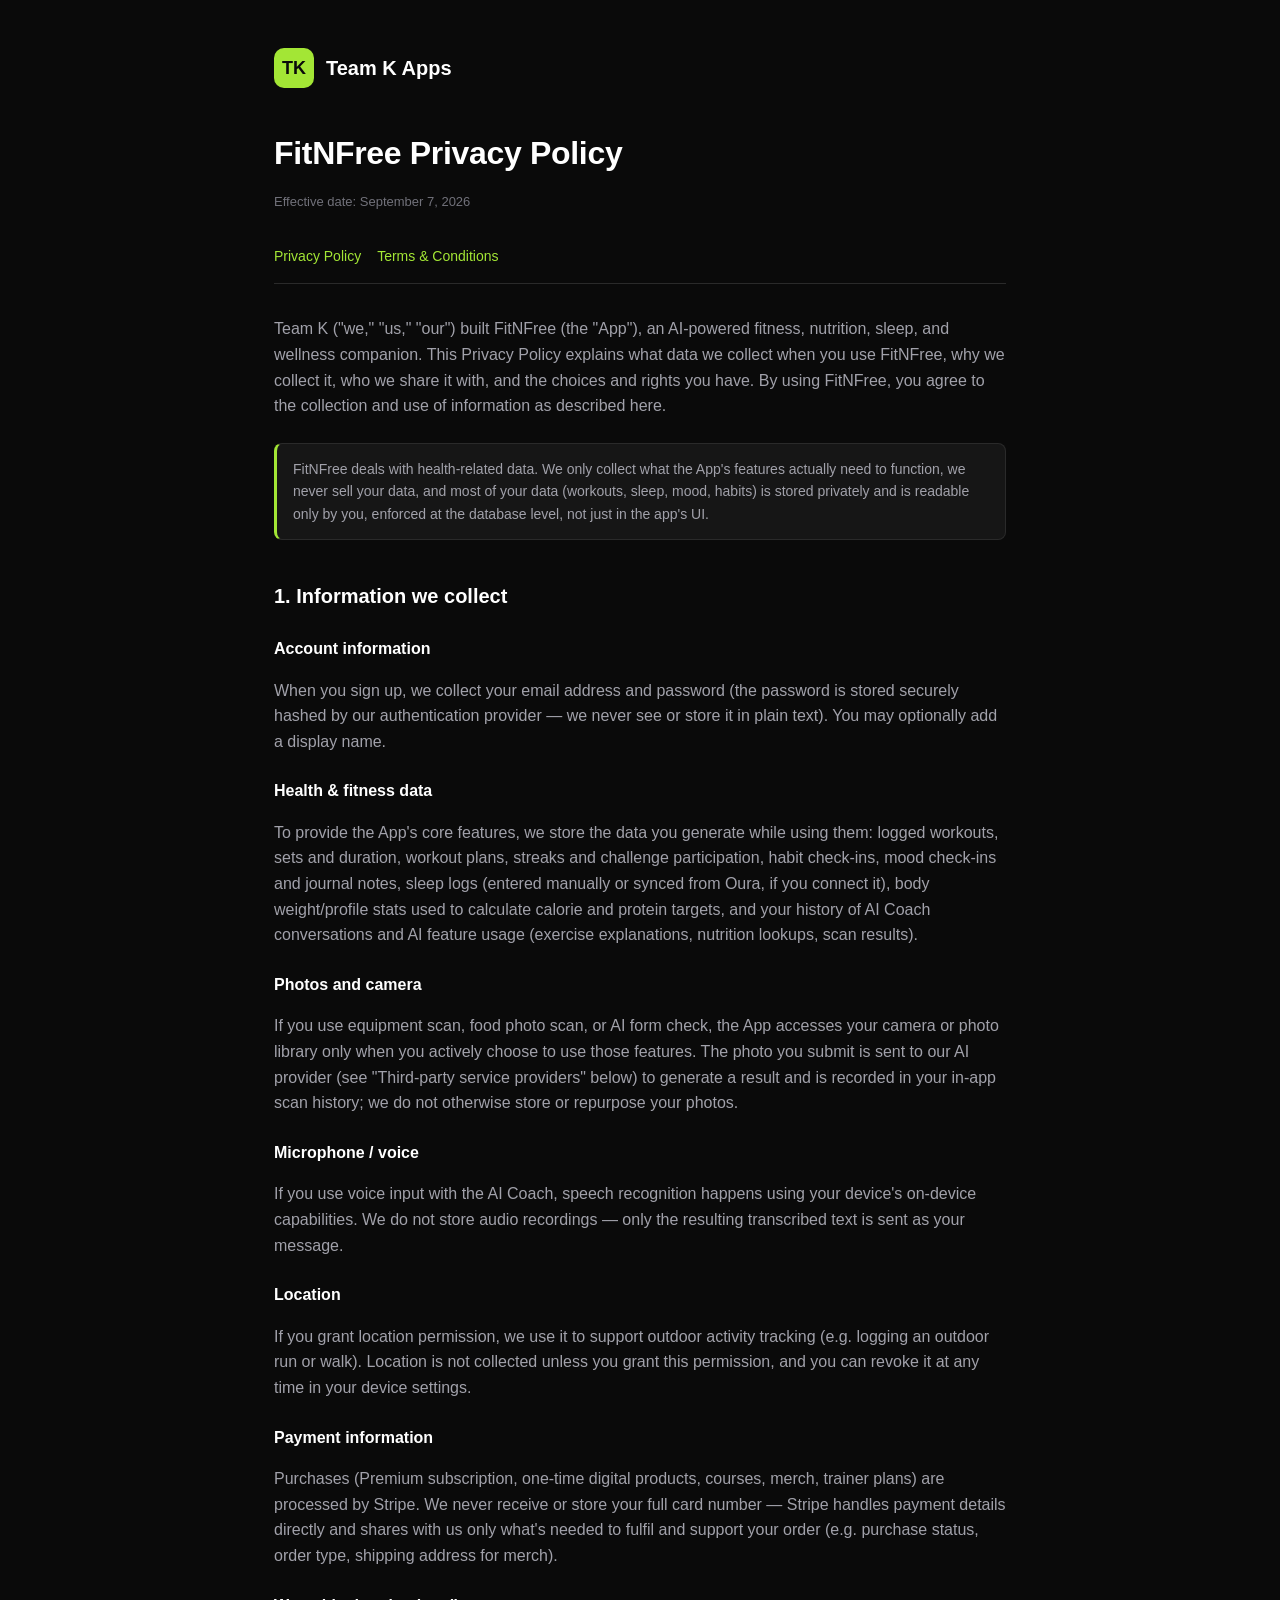
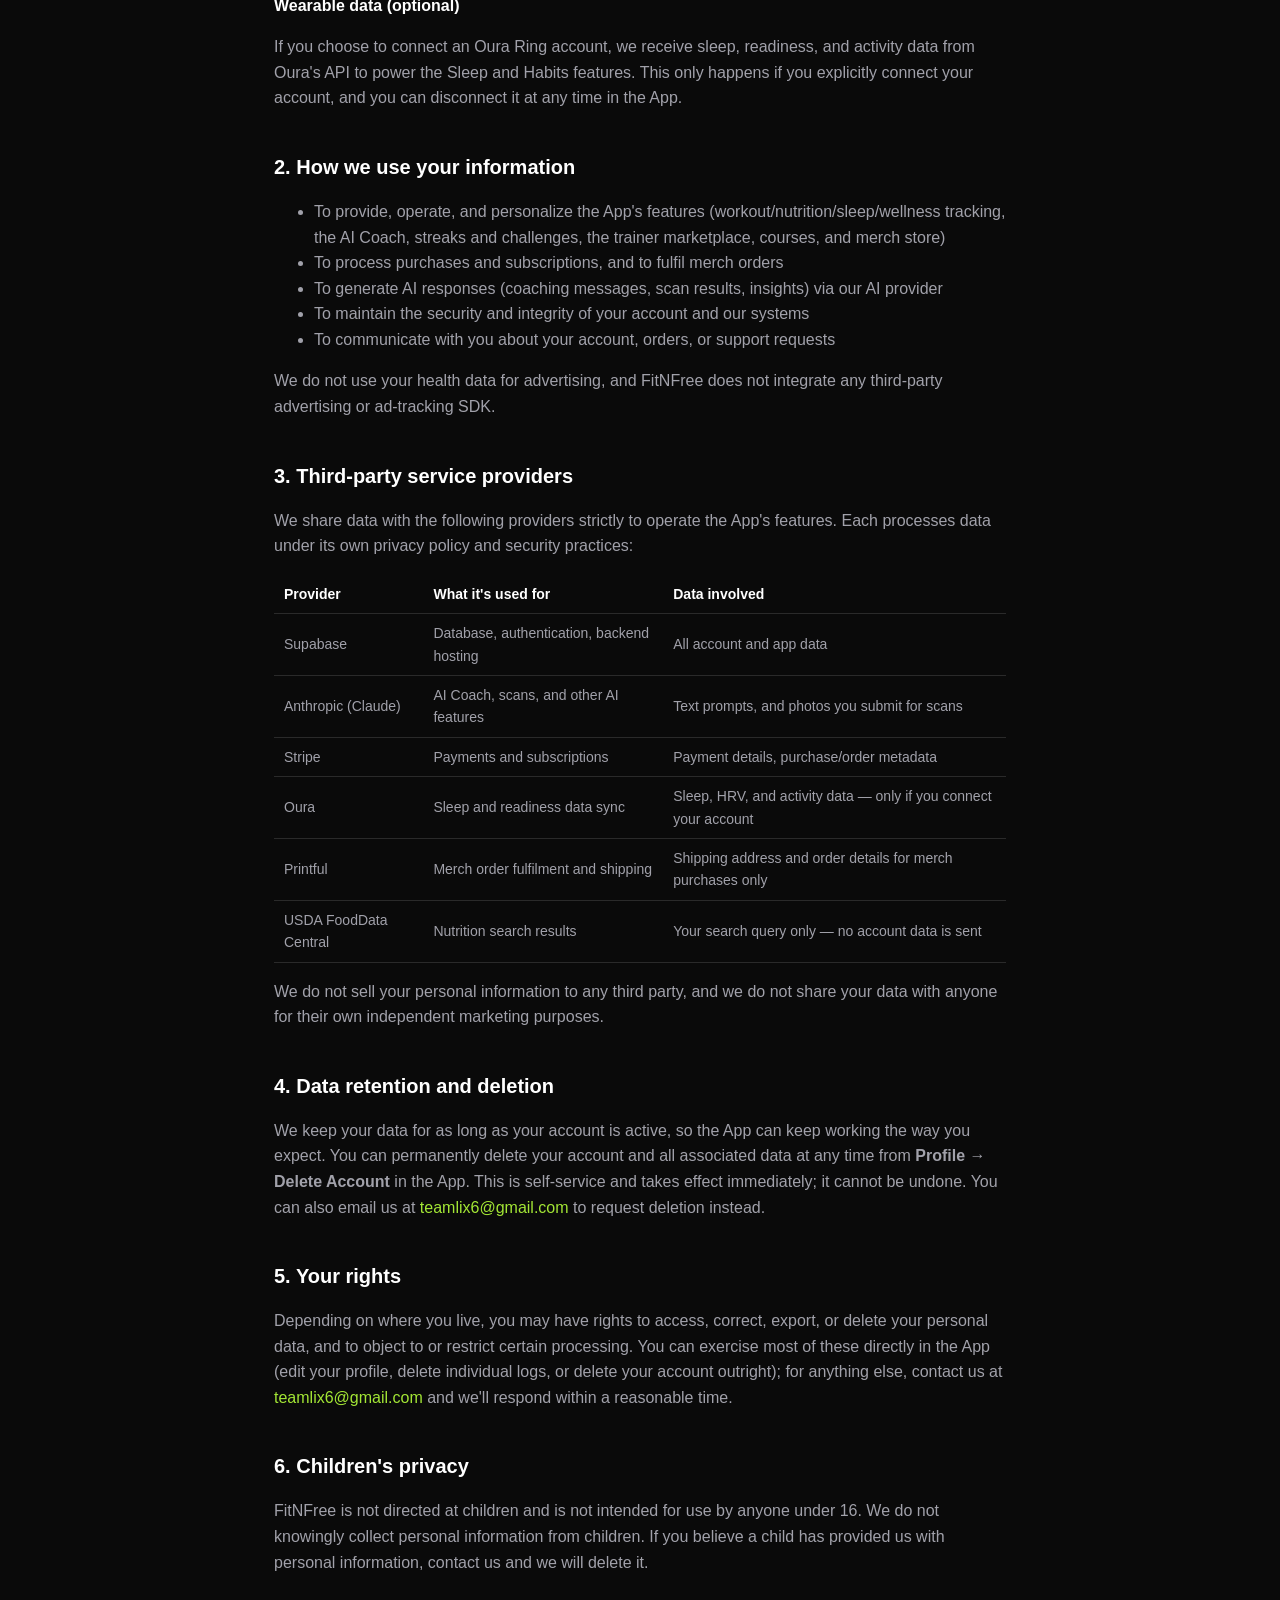
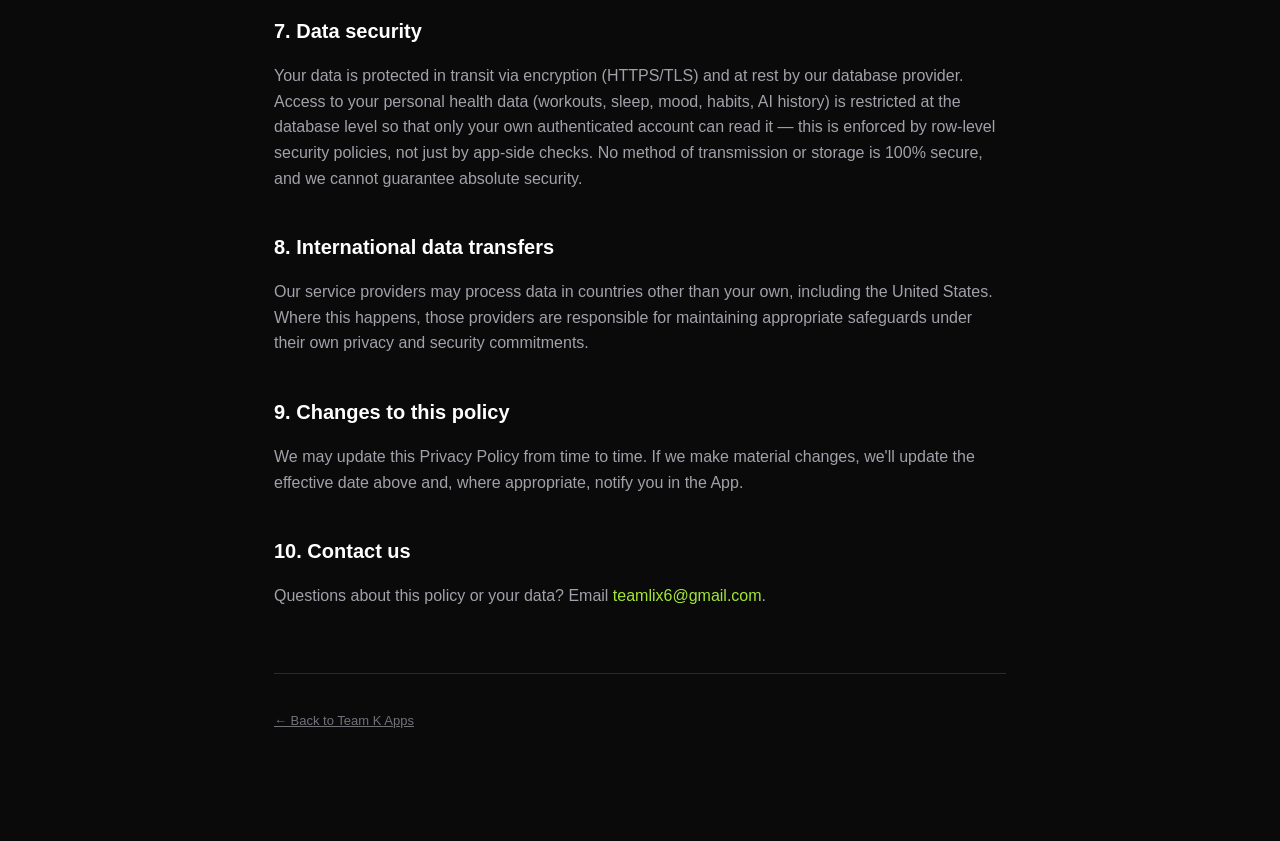
==== fitnfree/privacy.html @ c8b2dd3a "Initial Team K Apps hub: FitNFree privacy policy and terms" ====
<!doctype html>
<html lang="en">
<head>
  <meta charset="utf-8">
  <meta name="viewport" content="width=device-width, initial-scale=1">
  <title>FitNFree Privacy Policy</title>
  <meta name="description" content="Privacy Policy for the FitNFree app.">
  <link rel="stylesheet" href="../assets/style.css">
</head>
<body>
  <div class="wrap">
    <header class="site-header">
      <a class="logo" href="../index.html" style="text-decoration:none;">TK</a>
      <div class="brand"><a href="../index.html">Team K Apps</a></div>
    </header>

    <h1>FitNFree Privacy Policy</h1>
    <p class="meta">Effective date: September 7, 2026</p>

    <nav class="legal-nav">
      <a href="privacy.html">Privacy Policy</a>
      <a href="terms.html">Terms &amp; Conditions</a>
    </nav>

    <p>Team K ("we," "us," "our") built FitNFree (the "App"), an AI-powered fitness, nutrition, sleep, and wellness
    companion. This Privacy Policy explains what data we collect when you use FitNFree, why we collect it, who we
    share it with, and the choices and rights you have. By using FitNFree, you agree to the collection and use of
    information as described here.</p>

    <div class="callout">
      FitNFree deals with health-related data. We only collect what the App's features actually need to function,
      we never sell your data, and most of your data (workouts, sleep, mood, habits) is stored privately and is
      readable only by you, enforced at the database level, not just in the app's UI.
    </div>

    <h2>1. Information we collect</h2>

    <h3>Account information</h3>
    <p>When you sign up, we collect your email address and password (the password is stored securely hashed by our
    authentication provider — we never see or store it in plain text). You may optionally add a display name.</p>

    <h3>Health &amp; fitness data</h3>
    <p>To provide the App's core features, we store the data you generate while using them: logged workouts, sets
    and duration, workout plans, streaks and challenge participation, habit check-ins, mood check-ins and journal
    notes, sleep logs (entered manually or synced from Oura, if you connect it), body weight/profile stats used to
    calculate calorie and protein targets, and your history of AI Coach conversations and AI feature usage (exercise
    explanations, nutrition lookups, scan results).</p>

    <h3>Photos and camera</h3>
    <p>If you use equipment scan, food photo scan, or AI form check, the App accesses your camera or photo library
    only when you actively choose to use those features. The photo you submit is sent to our AI provider (see
    "Third-party service providers" below) to generate a result and is recorded in your in-app scan history; we do
    not otherwise store or repurpose your photos.</p>

    <h3>Microphone / voice</h3>
    <p>If you use voice input with the AI Coach, speech recognition happens using your device's on-device
    capabilities. We do not store audio recordings — only the resulting transcribed text is sent as your message.</p>

    <h3>Location</h3>
    <p>If you grant location permission, we use it to support outdoor activity tracking (e.g. logging an outdoor
    run or walk). Location is not collected unless you grant this permission, and you can revoke it at any time in
    your device settings.</p>

    <h3>Payment information</h3>
    <p>Purchases (Premium subscription, one-time digital products, courses, merch, trainer plans) are processed by
    Stripe. We never receive or store your full card number — Stripe handles payment details directly and shares
    with us only what's needed to fulfil and support your order (e.g. purchase status, order type, shipping address
    for merch).</p>

    <h3>Wearable data (optional)</h3>
    <p>If you choose to connect an Oura Ring account, we receive sleep, readiness, and activity data from Oura's API
    to power the Sleep and Habits features. This only happens if you explicitly connect your account, and you can
    disconnect it at any time in the App.</p>

    <h2>2. How we use your information</h2>
    <ul>
      <li>To provide, operate, and personalize the App's features (workout/nutrition/sleep/wellness tracking, the
      AI Coach, streaks and challenges, the trainer marketplace, courses, and merch store)</li>
      <li>To process purchases and subscriptions, and to fulfil merch orders</li>
      <li>To generate AI responses (coaching messages, scan results, insights) via our AI provider</li>
      <li>To maintain the security and integrity of your account and our systems</li>
      <li>To communicate with you about your account, orders, or support requests</li>
    </ul>
    <p>We do not use your health data for advertising, and FitNFree does not integrate any third-party advertising
    or ad-tracking SDK.</p>

    <h2>3. Third-party service providers</h2>
    <p>We share data with the following providers strictly to operate the App's features. Each processes data under
    its own privacy policy and security practices:</p>
    <table>
      <tr><th>Provider</th><th>What it's used for</th><th>Data involved</th></tr>
      <tr><td>Supabase</td><td>Database, authentication, backend hosting</td><td>All account and app data</td></tr>
      <tr><td>Anthropic (Claude)</td><td>AI Coach, scans, and other AI features</td><td>Text prompts, and photos you submit for scans</td></tr>
      <tr><td>Stripe</td><td>Payments and subscriptions</td><td>Payment details, purchase/order metadata</td></tr>
      <tr><td>Oura</td><td>Sleep and readiness data sync</td><td>Sleep, HRV, and activity data — only if you connect your account</td></tr>
      <tr><td>Printful</td><td>Merch order fulfilment and shipping</td><td>Shipping address and order details for merch purchases only</td></tr>
      <tr><td>USDA FoodData Central</td><td>Nutrition search results</td><td>Your search query only — no account data is sent</td></tr>
    </table>
    <p>We do not sell your personal information to any third party, and we do not share your data with anyone for
    their own independent marketing purposes.</p>

    <h2>4. Data retention and deletion</h2>
    <p>We keep your data for as long as your account is active, so the App can keep working the way you expect. You
    can permanently delete your account and all associated data at any time from <strong>Profile → Delete
    Account</strong> in the App. This is self-service and takes effect immediately; it cannot be undone. You can
    also email us at <a href="mailto:teamlix6@gmail.com">teamlix6@gmail.com</a> to request deletion instead.</p>

    <h2>5. Your rights</h2>
    <p>Depending on where you live, you may have rights to access, correct, export, or delete your personal data,
    and to object to or restrict certain processing. You can exercise most of these directly in the App (edit your
    profile, delete individual logs, or delete your account outright); for anything else, contact us at
    <a href="mailto:teamlix6@gmail.com">teamlix6@gmail.com</a> and we'll respond within a reasonable time.</p>

    <h2>6. Children's privacy</h2>
    <p>FitNFree is not directed at children and is not intended for use by anyone under 16. We do not knowingly
    collect personal information from children. If you believe a child has provided us with personal information,
    contact us and we will delete it.</p>

    <h2>7. Data security</h2>
    <p>Your data is protected in transit via encryption (HTTPS/TLS) and at rest by our database provider. Access to
    your personal health data (workouts, sleep, mood, habits, AI history) is restricted at the database level so
    that only your own authenticated account can read it — this is enforced by row-level security policies, not
    just by app-side checks. No method of transmission or storage is 100% secure, and we cannot guarantee absolute
    security.</p>

    <h2>8. International data transfers</h2>
    <p>Our service providers may process data in countries other than your own, including the United States. Where
    this happens, those providers are responsible for maintaining appropriate safeguards under their own privacy
    and security commitments.</p>

    <h2>9. Changes to this policy</h2>
    <p>We may update this Privacy Policy from time to time. If we make material changes, we'll update the effective
    date above and, where appropriate, notify you in the App.</p>

    <h2>10. Contact us</h2>
    <p>Questions about this policy or your data? Email <a href="mailto:teamlix6@gmail.com">teamlix6@gmail.com</a>.</p>

    <footer>
      <p><a href="../index.html">← Back to Team K Apps</a></p>
    </footer>
  </div>
</body>
</html>
---- assets/style.css ----
:root {
  --bg: #0a0a0a;
  --surface: #161616;
  --surface-elevated: #1e1e1e;
  --text: #ffffff;
  --text-muted: #a1a1aa;
  --text-faint: #71717a;
  --border: #2a2a2a;
  --accent: #a3e635;
  --accent-dark: #65a30d;
  --max-width: 780px;
}

* { box-sizing: border-box; }

html, body {
  margin: 0;
  padding: 0;
  background: var(--bg);
  color: var(--text);
  font-family: -apple-system, BlinkMacSystemFont, "Segoe UI", Roboto, Helvetica, Arial, sans-serif;
  line-height: 1.6;
}

a { color: var(--accent); text-decoration: none; }
a:hover { text-decoration: underline; }

.wrap {
  max-width: var(--max-width);
  margin: 0 auto;
  padding: 48px 24px 96px;
}

header.site-header {
  display: flex;
  align-items: center;
  gap: 12px;
  margin-bottom: 40px;
}

header.site-header .logo {
  width: 40px;
  height: 40px;
  border-radius: 10px;
  background: var(--accent);
  color: #0a0a0a;
  font-weight: 800;
  font-size: 18px;
  display: flex;
  align-items: center;
  justify-content: center;
  flex-shrink: 0;
}

header.site-header .brand {
  font-size: 20px;
  font-weight: 700;
  color: var(--text);
}

header.site-header .brand a { color: inherit; }

h1 {
  font-size: 32px;
  font-weight: 800;
  margin: 0 0 8px;
  letter-spacing: -0.01em;
}

h2 {
  font-size: 20px;
  font-weight: 700;
  margin: 40px 0 12px;
  color: var(--text);
}

h3 {
  font-size: 16px;
  font-weight: 700;
  margin: 24px 0 8px;
  color: var(--text);
}

p, li { color: var(--text-muted); }

.subtitle {
  color: var(--text-muted);
  font-size: 16px;
  margin: 0 0 40px;
}

.app-card {
  display: flex;
  gap: 16px;
  align-items: flex-start;
  background: var(--surface);
  border: 1px solid var(--border);
  border-radius: 16px;
  padding: 20px;
  margin-bottom: 16px;
}

.app-card .icon {
  width: 56px;
  height: 56px;
  border-radius: 14px;
  background: var(--accent);
  color: #0a0a0a;
  font-weight: 800;
  font-size: 22px;
  display: flex;
  align-items: center;
  justify-content: center;
  flex-shrink: 0;
}

.app-card .body { flex: 1; min-width: 0; }

.app-card .name {
  font-size: 18px;
  font-weight: 700;
  color: var(--text);
  margin: 0 0 2px;
}

.app-card .tagline {
  color: var(--text-muted);
  font-size: 14px;
  margin: 0 0 12px;
}

.app-card .links {
  display: flex;
  gap: 16px;
  flex-wrap: wrap;
  font-size: 14px;
}

.coming-soon {
  border: 1px dashed var(--border);
  border-radius: 16px;
  padding: 20px;
  color: var(--text-faint);
  font-size: 14px;
  text-align: center;
}

.meta {
  color: var(--text-faint);
  font-size: 13px;
  margin-bottom: 32px;
}

.legal-nav {
  display: flex;
  gap: 16px;
  margin-bottom: 32px;
  font-size: 14px;
  border-bottom: 1px solid var(--border);
  padding-bottom: 16px;
}

.callout {
  background: var(--surface);
  border: 1px solid var(--border);
  border-left: 3px solid var(--accent);
  border-radius: 8px;
  padding: 14px 16px;
  font-size: 14px;
  color: var(--text-muted);
  margin: 24px 0;
}

table {
  width: 100%;
  border-collapse: collapse;
  margin: 16px 0;
  font-size: 14px;
}

th, td {
  text-align: left;
  padding: 8px 10px;
  border-bottom: 1px solid var(--border);
  color: var(--text-muted);
}

th { color: var(--text); font-weight: 700; }

footer {
  margin-top: 64px;
  padding-top: 24px;
  border-top: 1px solid var(--border);
  color: var(--text-faint);
  font-size: 13px;
}

footer a { color: var(--text-faint); text-decoration: underline; }
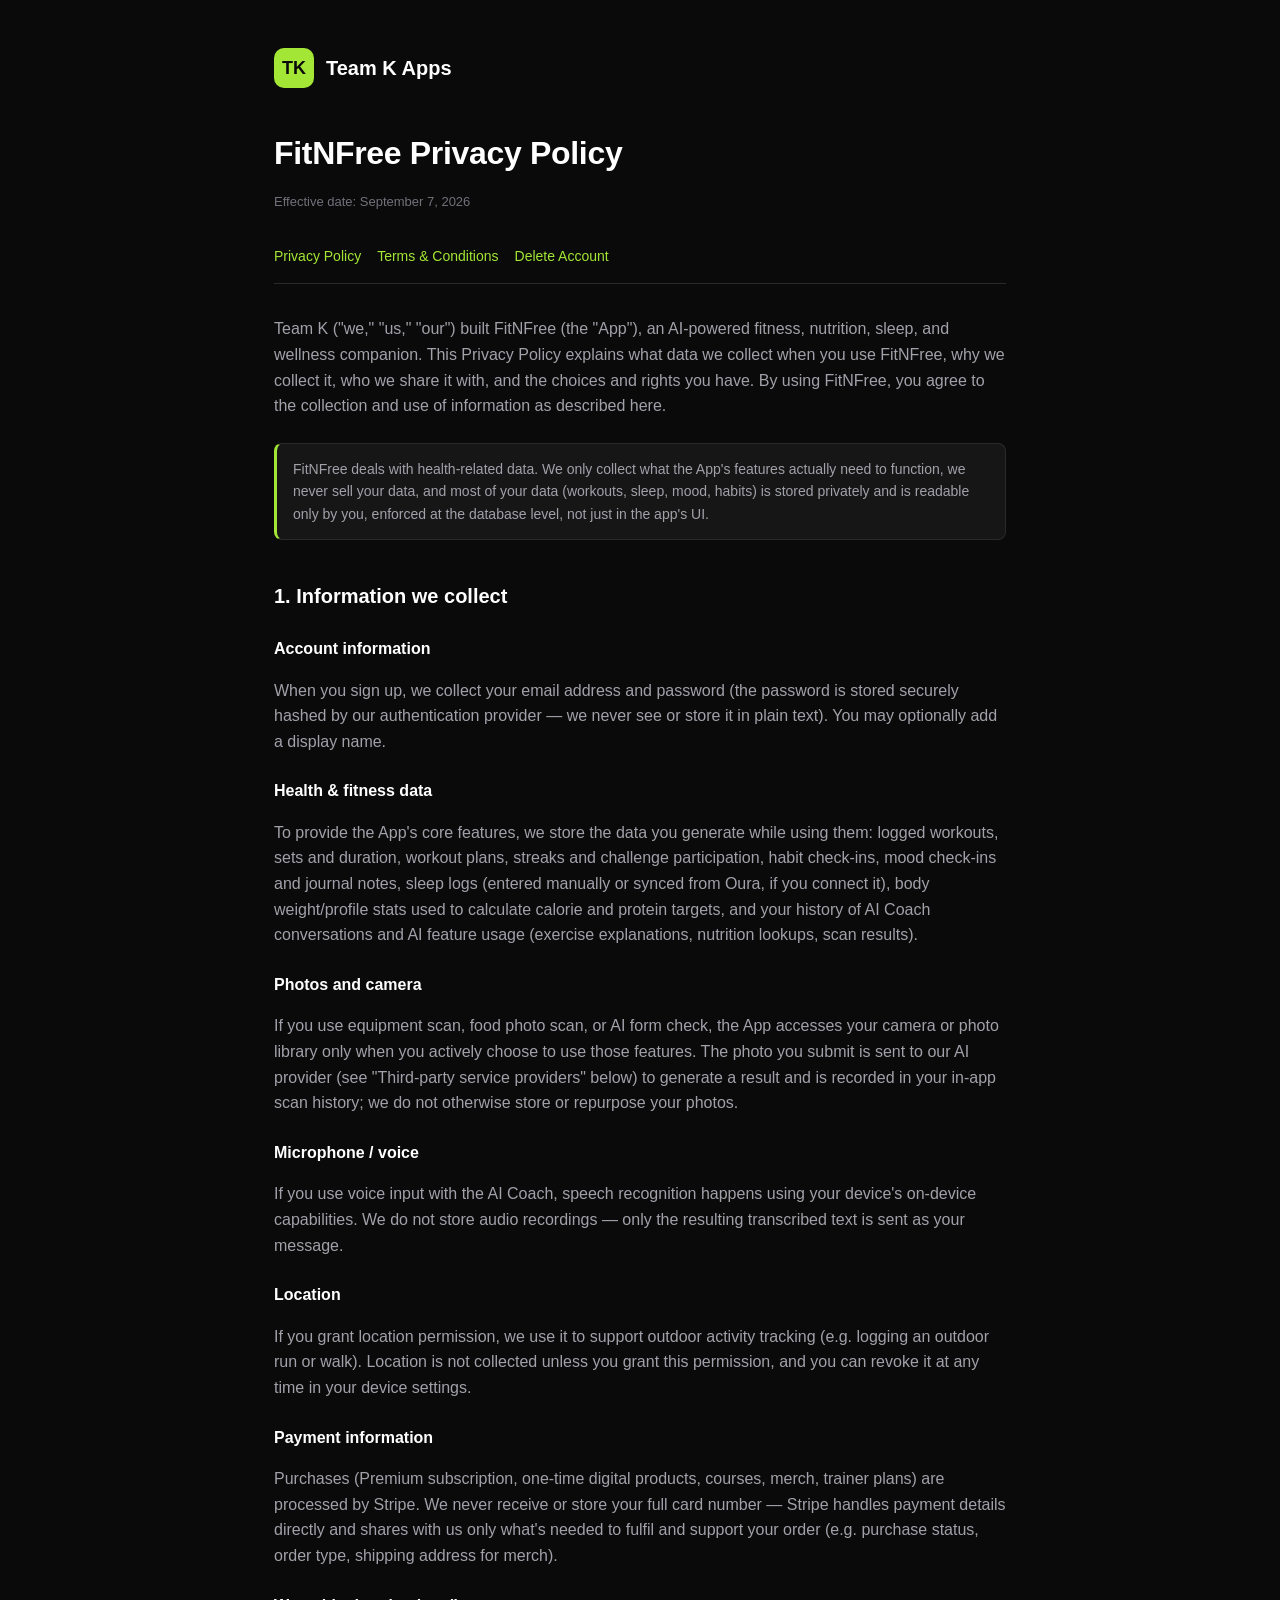
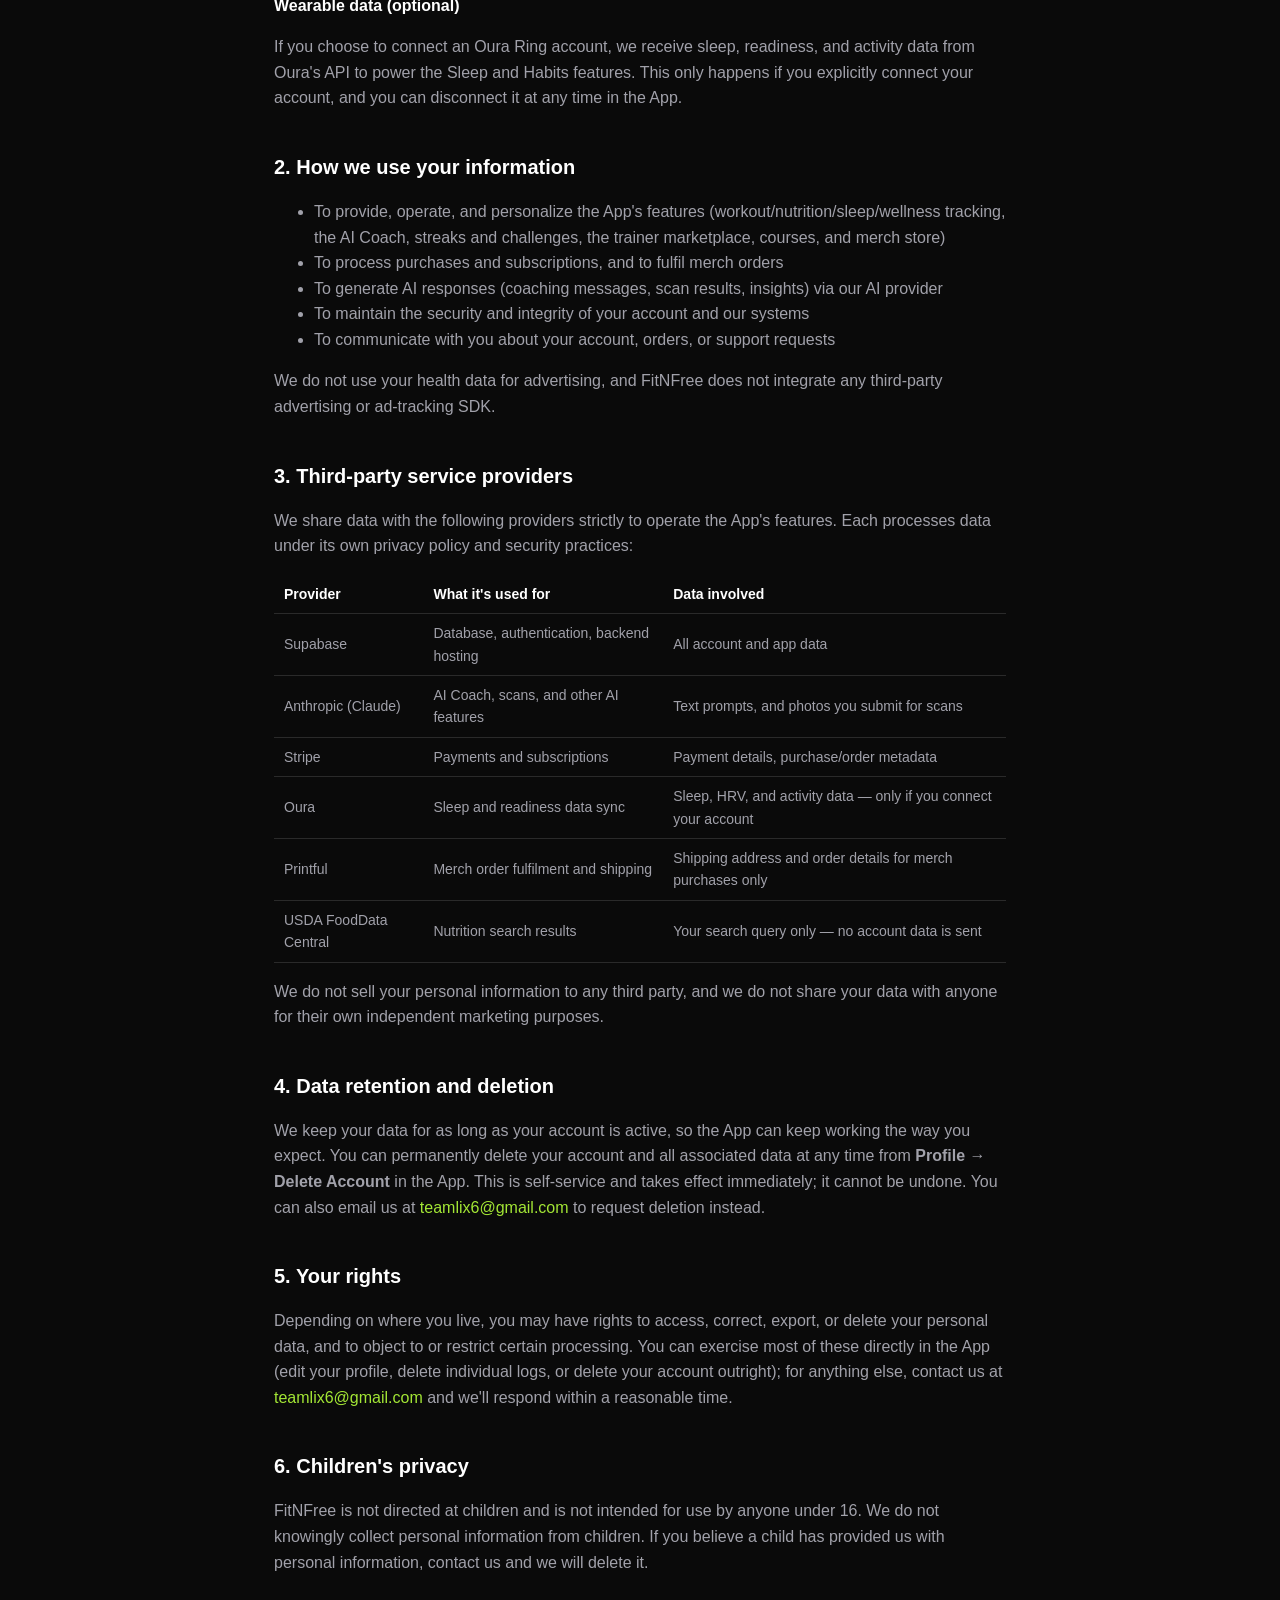
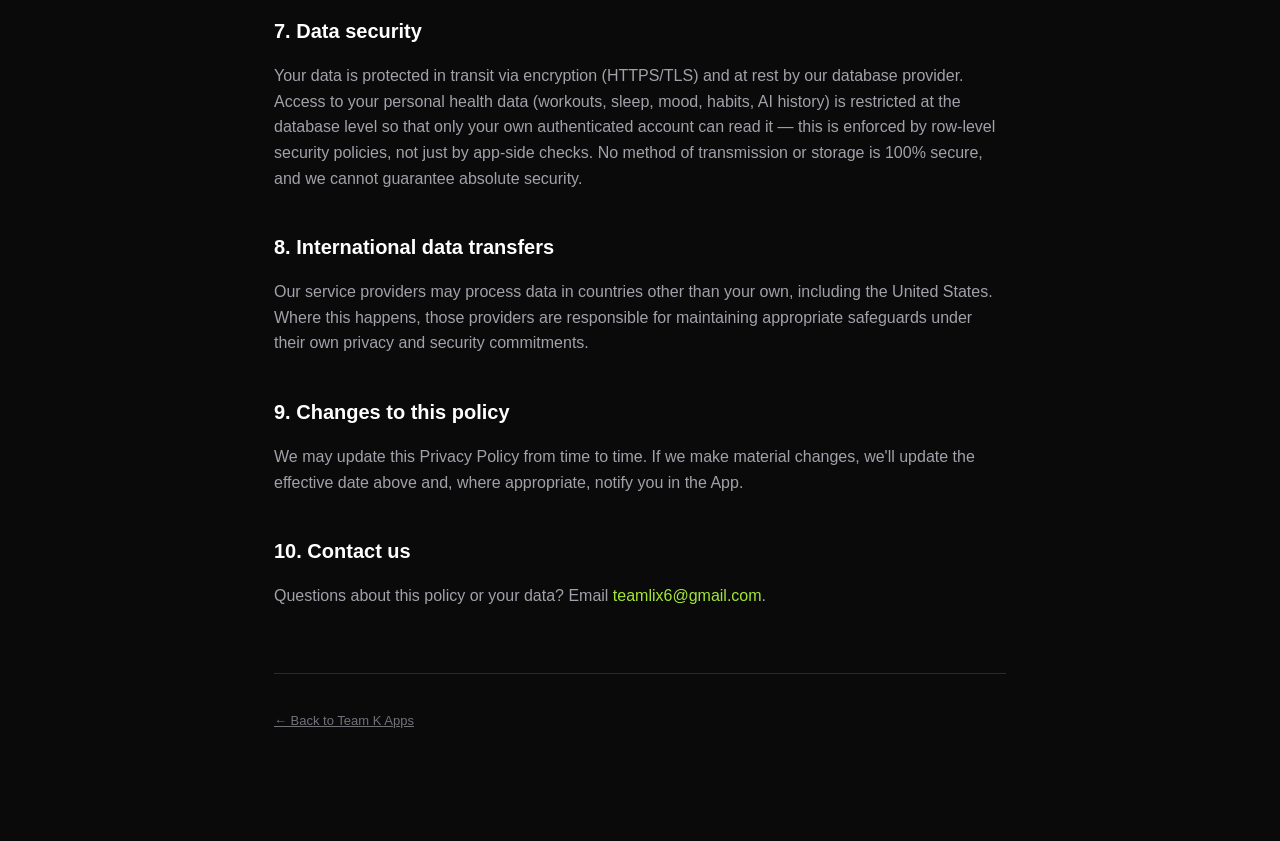
==== commit 6481147c: "Add FitNFree account deletion page Google Play's Data Safety form requires a public web URL for acco" ====
--- a/fitnfree/privacy.html
+++ b/fitnfree/privacy.html
@@ -20,6 +20,7 @@
     <nav class="legal-nav">
       <a href="privacy.html">Privacy Policy</a>
       <a href="terms.html">Terms &amp; Conditions</a>
+      <a href="delete-account.html">Delete Account</a>
     </nav>
 
     <p>Team K ("we," "us," "our") built FitNFree (the "App"), an AI-powered fitness, nutrition, sleep, and wellness
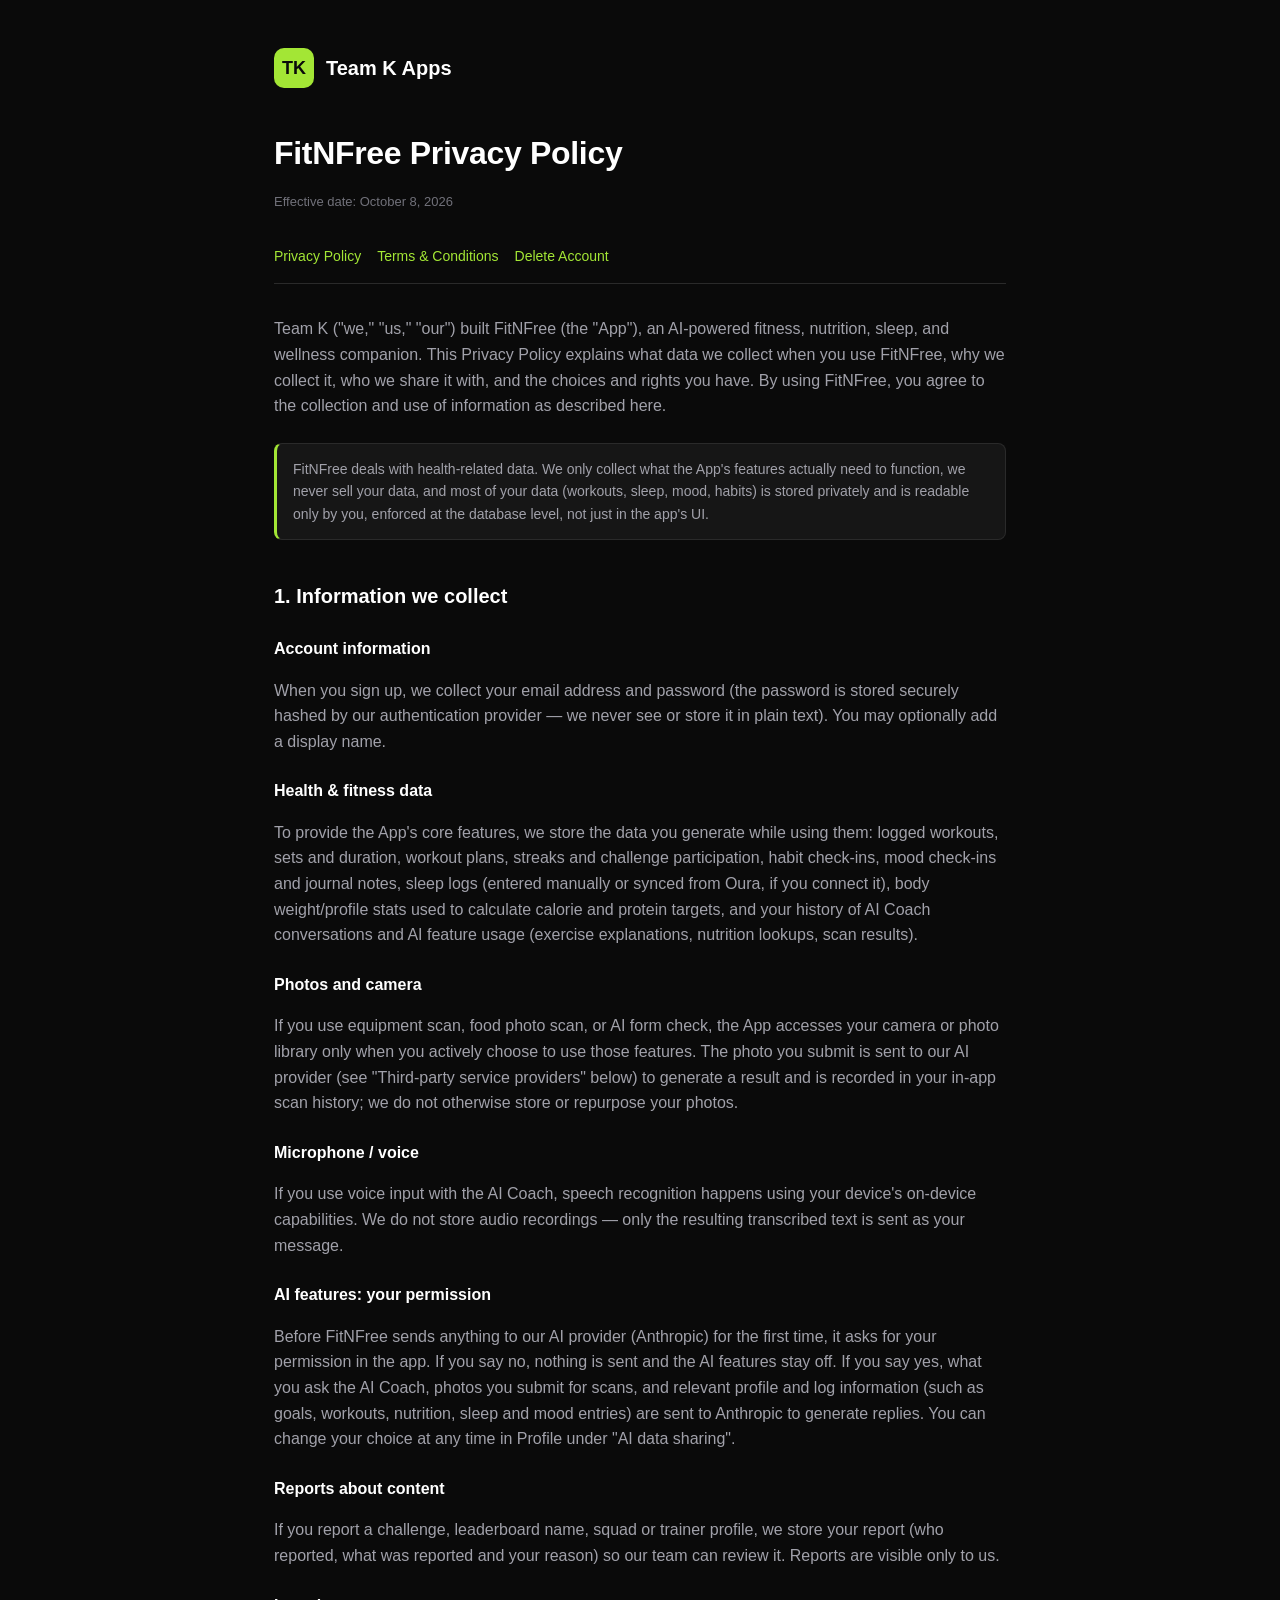
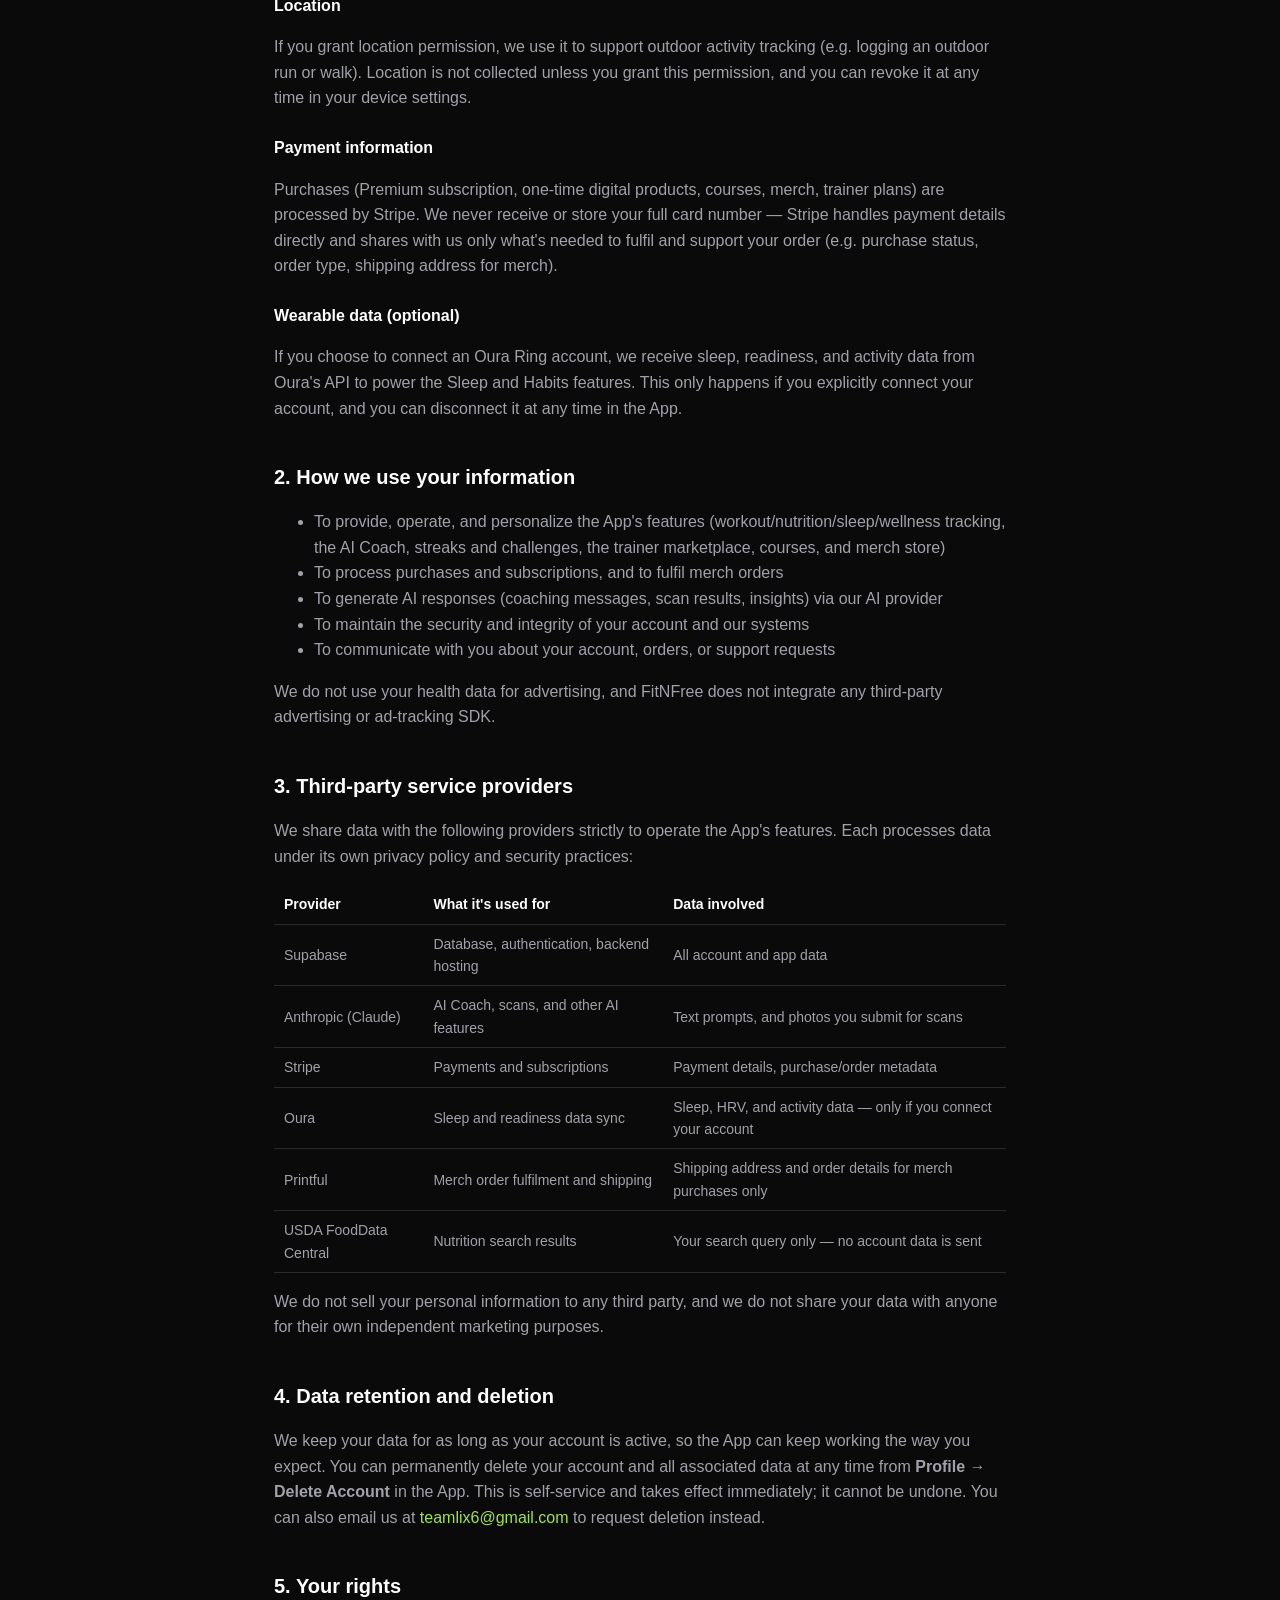
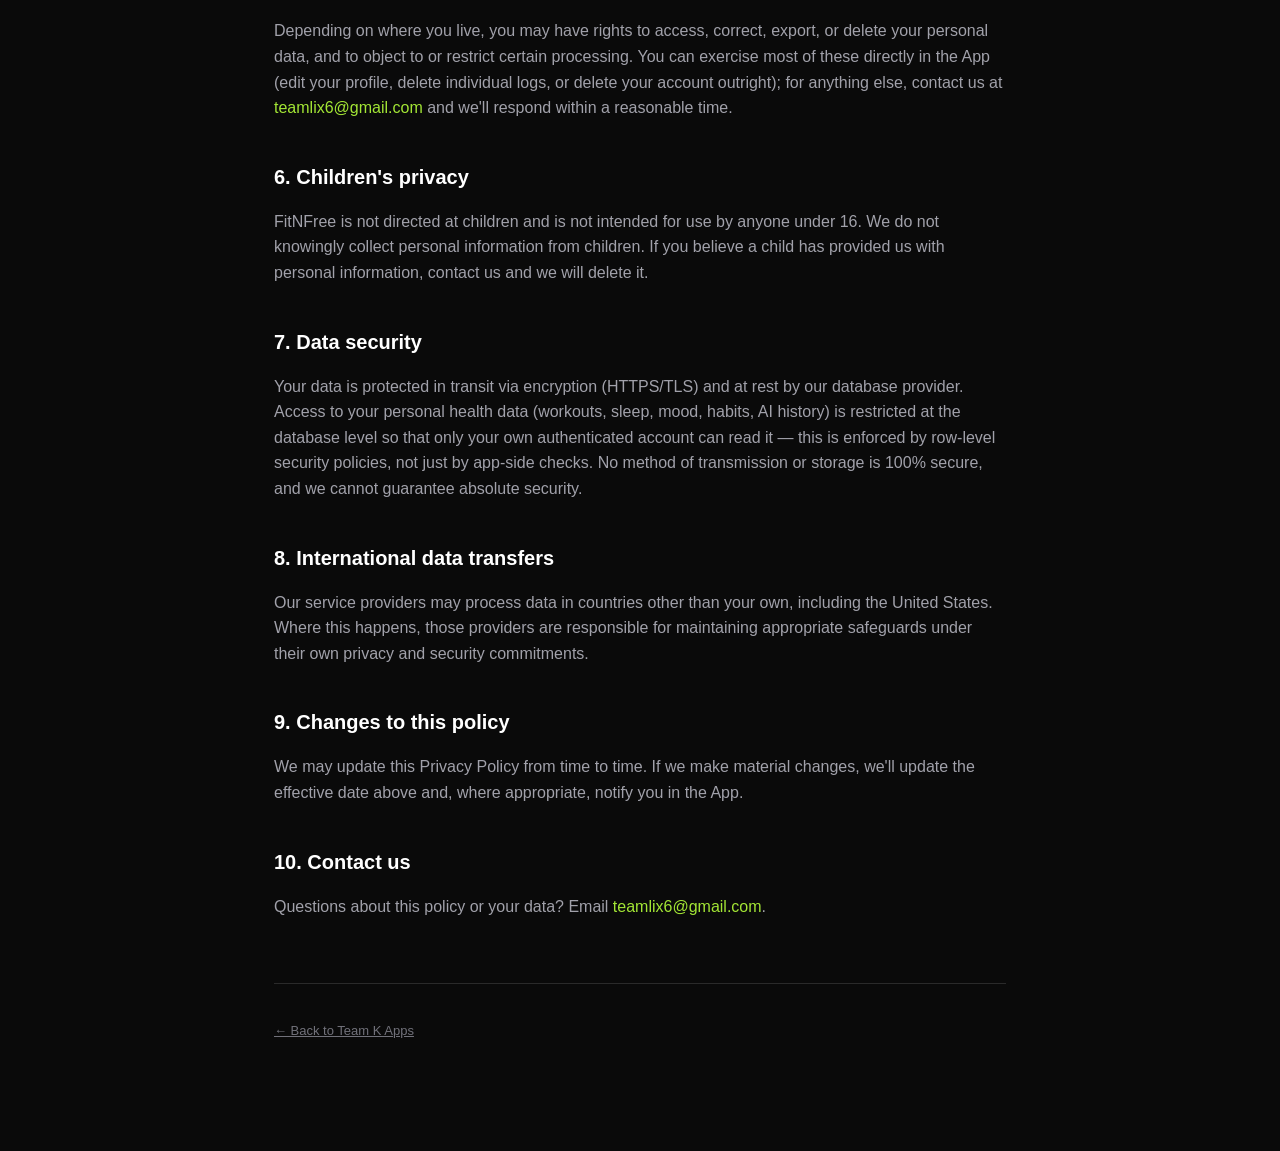
==== commit bbe471be: "FitNFree legal: content standards and reporting, AI permission wording Terms: no tolerance for objec" ====
--- a/fitnfree/privacy.html
+++ b/fitnfree/privacy.html
@@ -15,7 +15,7 @@
     </header>
 
     <h1>FitNFree Privacy Policy</h1>
-    <p class="meta">Effective date: September 7, 2026</p>
+    <p class="meta">Effective date: October 8, 2026</p>
 
     <nav class="legal-nav">
       <a href="privacy.html">Privacy Policy</a>
@@ -56,6 +56,17 @@
     <h3>Microphone / voice</h3>
     <p>If you use voice input with the AI Coach, speech recognition happens using your device's on-device
     capabilities. We do not store audio recordings — only the resulting transcribed text is sent as your message.</p>
+
+    <h3>AI features: your permission</h3>
+    <p>Before FitNFree sends anything to our AI provider (Anthropic) for the first time, it asks for your permission in
+    the app. If you say no, nothing is sent and the AI features stay off. If you say yes, what you ask the AI Coach,
+    photos you submit for scans, and relevant profile and log information (such as goals, workouts, nutrition, sleep and
+    mood entries) are sent to Anthropic to generate replies. You can change your choice at any time in Profile under
+    "AI data sharing".</p>
+
+    <h3>Reports about content</h3>
+    <p>If you report a challenge, leaderboard name, squad or trainer profile, we store your report (who reported, what
+    was reported and your reason) so our team can review it. Reports are visible only to us.</p>
 
     <h3>Location</h3>
     <p>If you grant location permission, we use it to support outdoor activity tracking (e.g. logging an outdoor
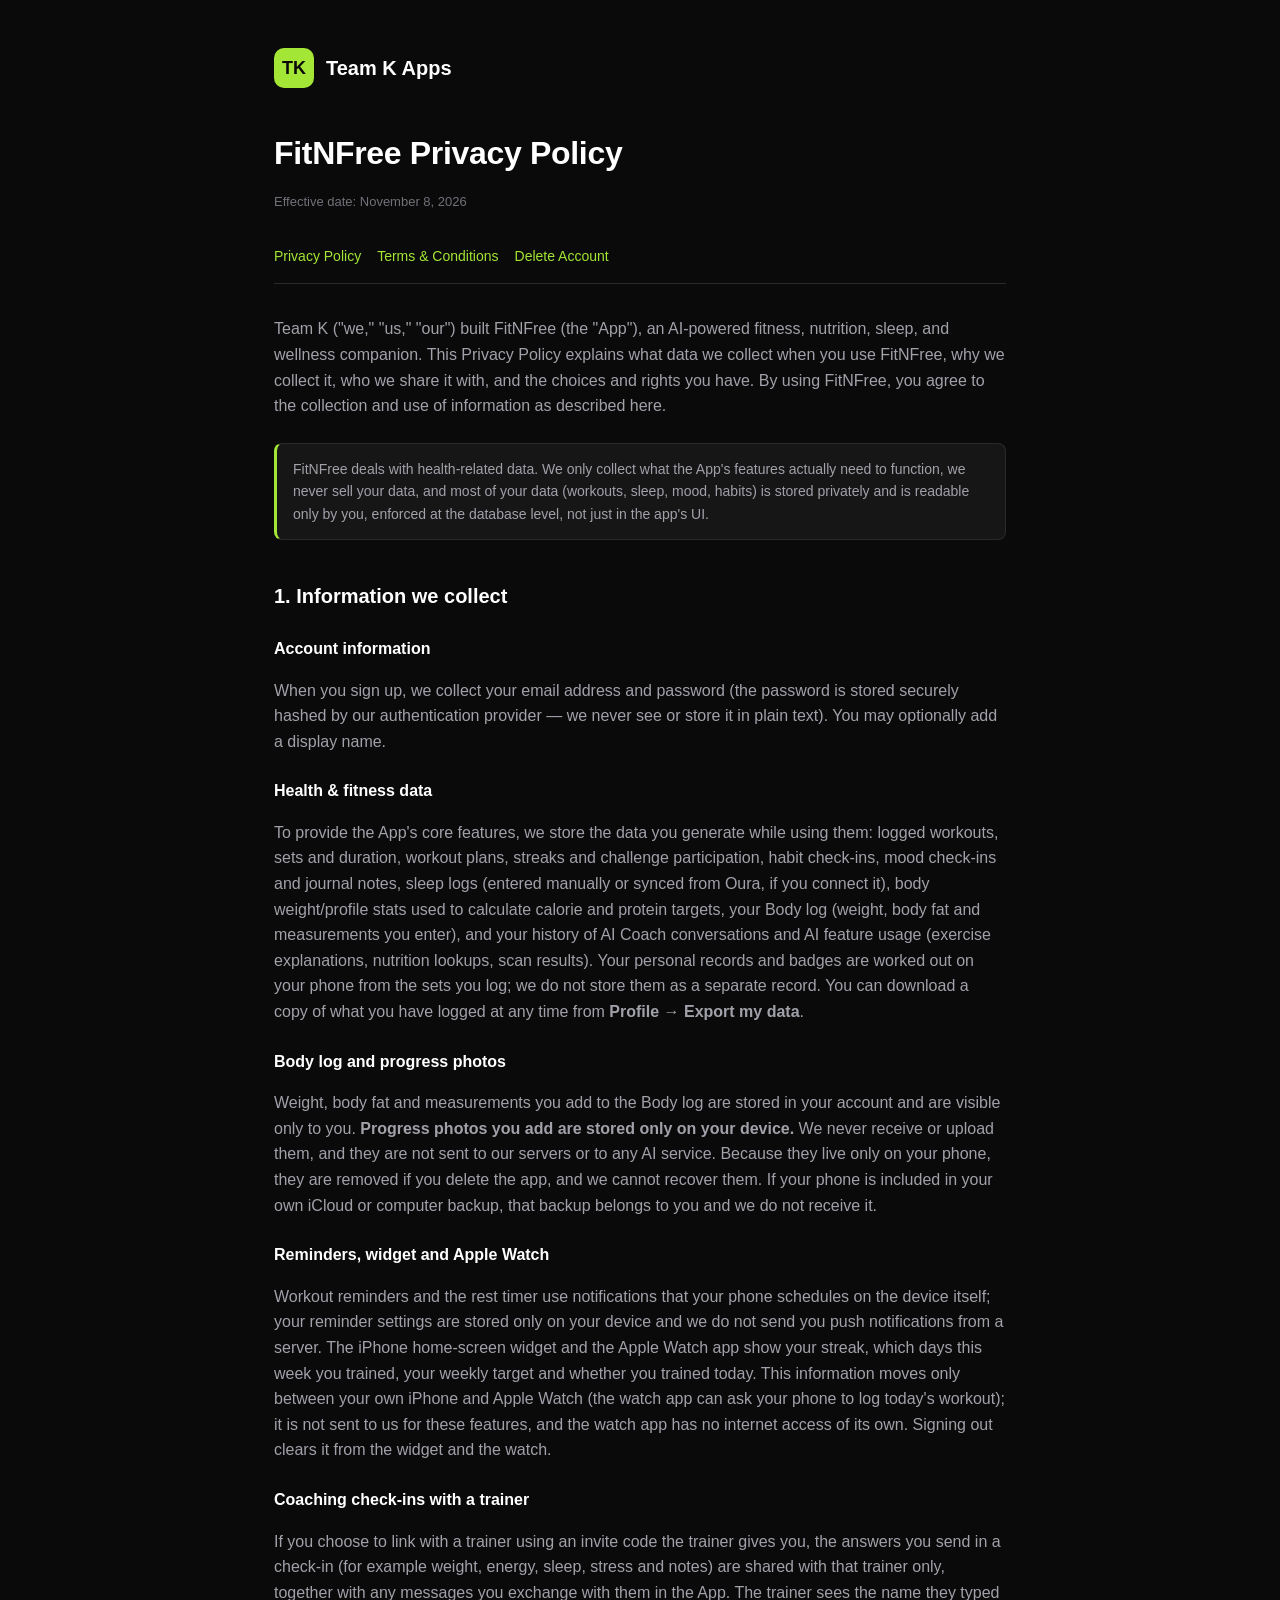
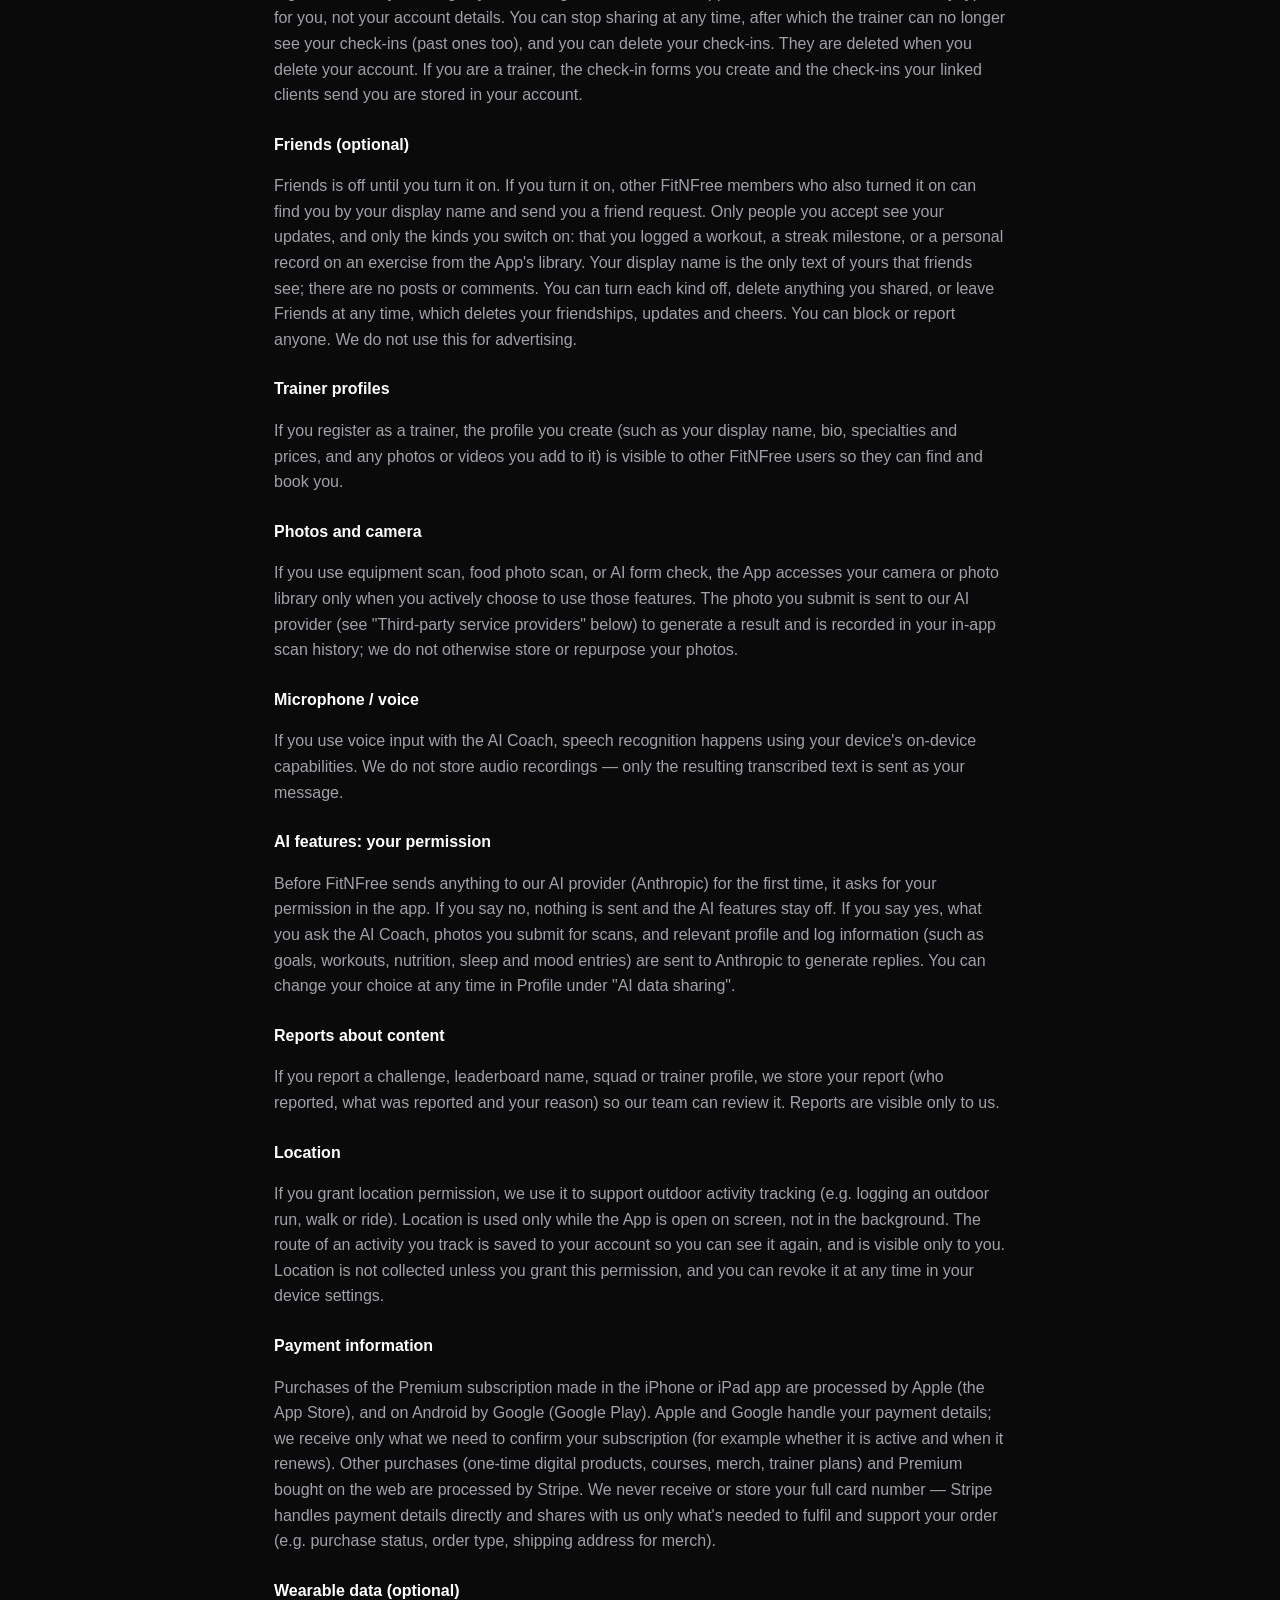
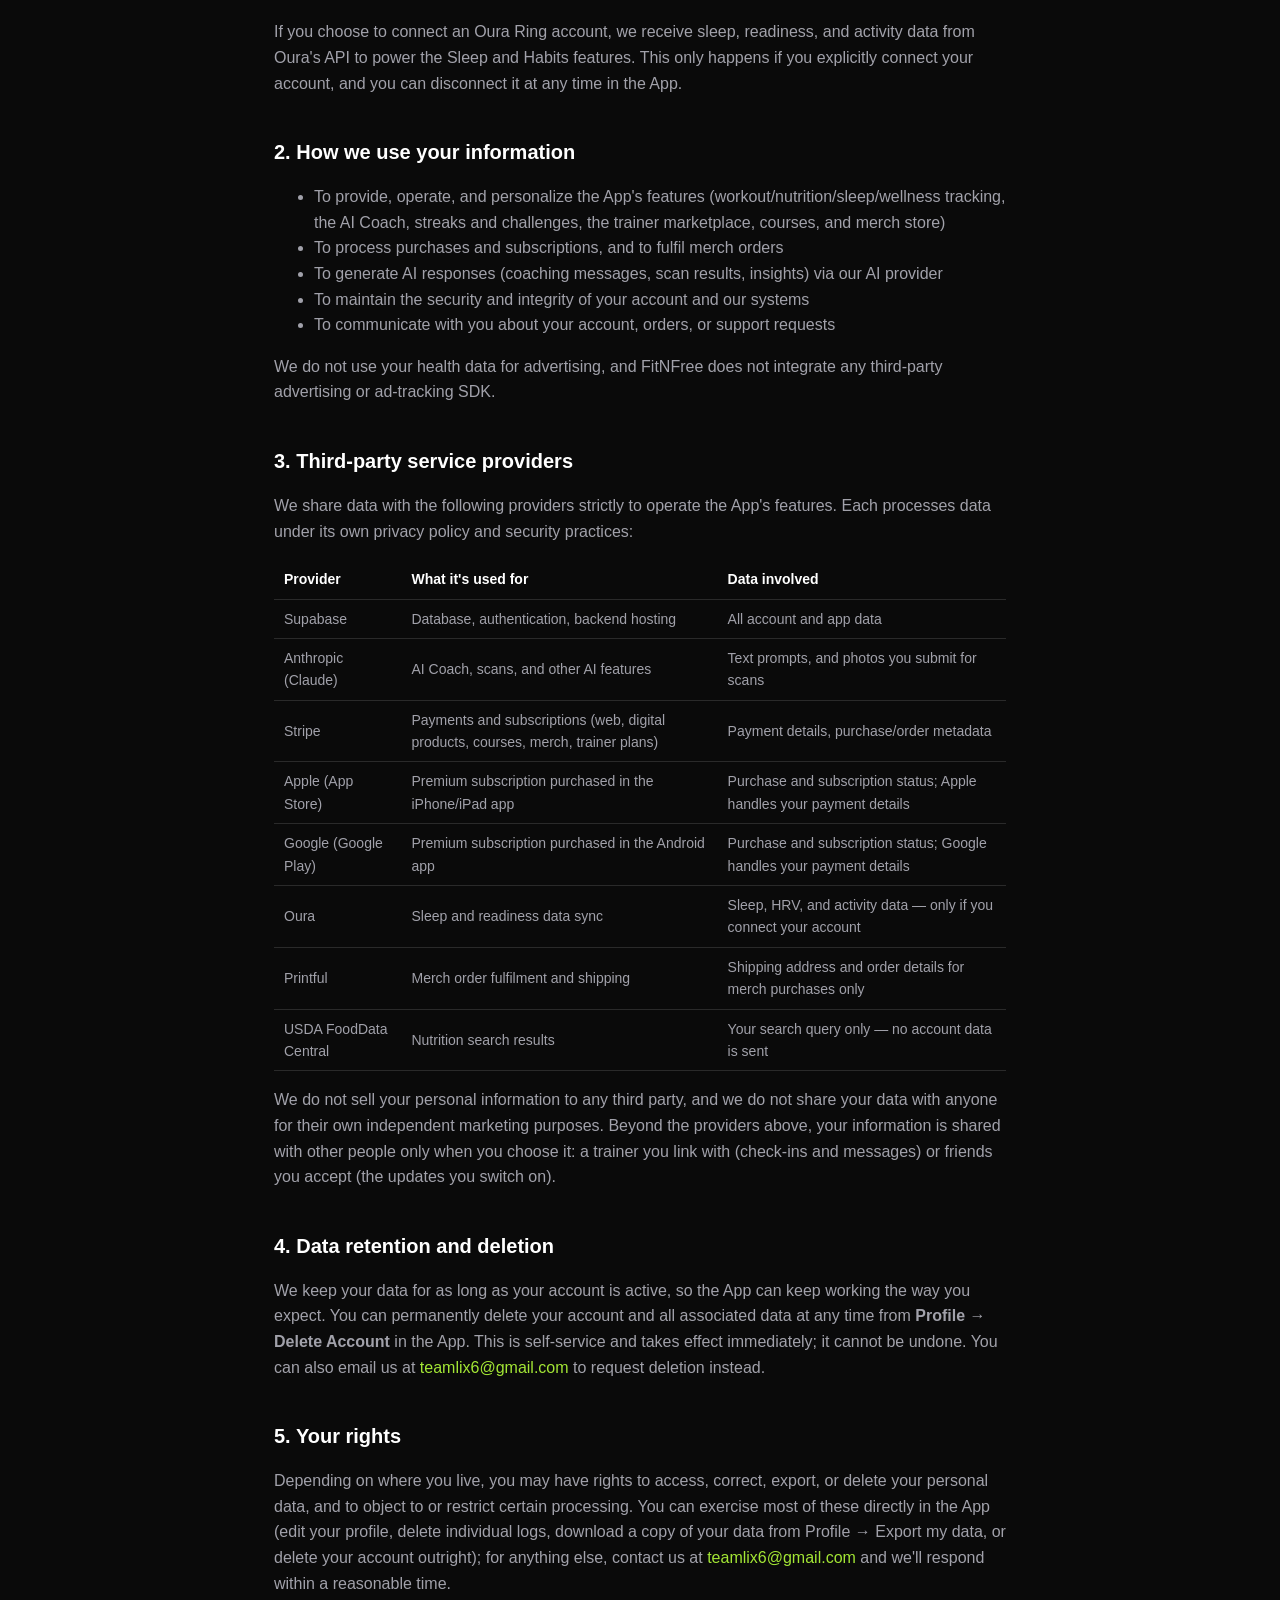
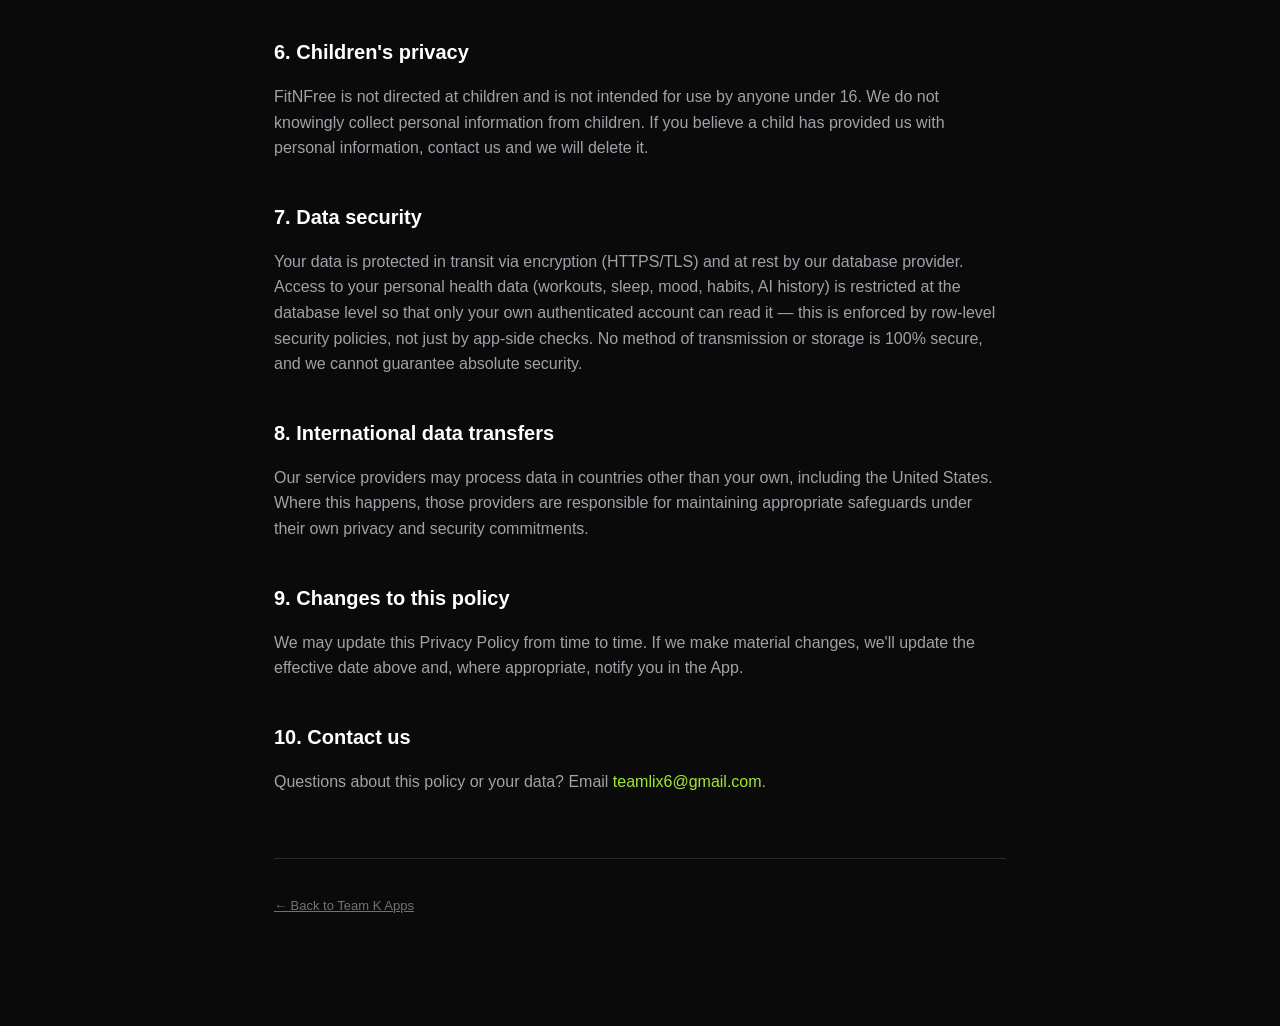
==== commit 41871c8f: "FitNFree privacy policy for 1.0.1: Body log, reminders, widget and watch, check-ins, Friends, Apple/" ====
--- a/fitnfree/privacy.html
+++ b/fitnfree/privacy.html
@@ -15,7 +15,7 @@
     </header>
 
     <h1>FitNFree Privacy Policy</h1>
-    <p class="meta">Effective date: October 8, 2026</p>
+    <p class="meta">Effective date: November 8, 2026</p>
 
     <nav class="legal-nav">
       <a href="privacy.html">Privacy Policy</a>
@@ -44,8 +44,46 @@
     <p>To provide the App's core features, we store the data you generate while using them: logged workouts, sets
     and duration, workout plans, streaks and challenge participation, habit check-ins, mood check-ins and journal
     notes, sleep logs (entered manually or synced from Oura, if you connect it), body weight/profile stats used to
-    calculate calorie and protein targets, and your history of AI Coach conversations and AI feature usage (exercise
-    explanations, nutrition lookups, scan results).</p>
+    calculate calorie and protein targets, your Body log (weight, body fat and measurements you enter), and your
+    history of AI Coach conversations and AI feature usage (exercise explanations, nutrition lookups, scan results).
+    Your personal records and badges are worked out on your phone from the sets you log; we do not store them as a
+    separate record. You can download a copy of what you have logged at any time from <strong>Profile → Export my
+    data</strong>.</p>
+
+    <h3>Body log and progress photos</h3>
+    <p>Weight, body fat and measurements you add to the Body log are stored in your account and are visible only to
+    you. <strong>Progress photos you add are stored only on your device.</strong> We never receive or upload them, and
+    they are not sent to our servers or to any AI service. Because they live only on your phone, they are removed if
+    you delete the app, and we cannot recover them. If your phone is included in your own iCloud or computer backup,
+    that backup belongs to you and we do not receive it.</p>
+
+    <h3>Reminders, widget and Apple Watch</h3>
+    <p>Workout reminders and the rest timer use notifications that your phone schedules on the device itself; your
+    reminder settings are stored only on your device and we do not send you push notifications from a server. The
+    iPhone home-screen widget and the Apple Watch app show your streak, which days this week you trained, your weekly
+    target and whether you trained today. This information moves only between your own iPhone and Apple Watch (the
+    watch app can ask your phone to log today's workout); it is not sent to us for these features, and the watch app
+    has no internet access of its own. Signing out clears it from the widget and the watch.</p>
+
+    <h3>Coaching check-ins with a trainer</h3>
+    <p>If you choose to link with a trainer using an invite code the trainer gives you, the answers you send in a
+    check-in (for example weight, energy, sleep, stress and notes) are shared with that trainer only, together with
+    any messages you exchange with them in the App. The trainer sees the name they typed for you, not your account
+    details. You can stop sharing at any time, after which the trainer can no longer see your check-ins (past ones
+    too), and you can delete your check-ins. They are deleted when you delete your account. If you are a trainer, the
+    check-in forms you create and the check-ins your linked clients send you are stored in your account.</p>
+
+    <h3>Friends (optional)</h3>
+    <p>Friends is off until you turn it on. If you turn it on, other FitNFree members who also turned it on can find
+    you by your display name and send you a friend request. Only people you accept see your updates, and only the kinds
+    you switch on: that you logged a workout, a streak milestone, or a personal record on an exercise from the App's
+    library. Your display name is the only text of yours that friends see; there are no posts or comments. You can turn
+    each kind off, delete anything you shared, or leave Friends at any time, which deletes your friendships, updates and
+    cheers. You can block or report anyone. We do not use this for advertising.</p>
+
+    <h3>Trainer profiles</h3>
+    <p>If you register as a trainer, the profile you create (such as your display name, bio, specialties and prices,
+    and any photos or videos you add to it) is visible to other FitNFree users so they can find and book you.</p>
 
     <h3>Photos and camera</h3>
     <p>If you use equipment scan, food photo scan, or AI form check, the App accesses your camera or photo library
@@ -70,14 +108,17 @@
 
     <h3>Location</h3>
     <p>If you grant location permission, we use it to support outdoor activity tracking (e.g. logging an outdoor
-    run or walk). Location is not collected unless you grant this permission, and you can revoke it at any time in
-    your device settings.</p>
+    run, walk or ride). Location is used only while the App is open on screen, not in the background. The route of an
+    activity you track is saved to your account so you can see it again, and is visible only to you. Location is not
+    collected unless you grant this permission, and you can revoke it at any time in your device settings.</p>
 
     <h3>Payment information</h3>
-    <p>Purchases (Premium subscription, one-time digital products, courses, merch, trainer plans) are processed by
-    Stripe. We never receive or store your full card number — Stripe handles payment details directly and shares
-    with us only what's needed to fulfil and support your order (e.g. purchase status, order type, shipping address
-    for merch).</p>
+    <p>Purchases of the Premium subscription made in the iPhone or iPad app are processed by Apple (the App Store),
+    and on Android by Google (Google Play). Apple and Google handle your payment details; we receive only what we need
+    to confirm your subscription (for example whether it is active and when it renews). Other purchases (one-time
+    digital products, courses, merch, trainer plans) and Premium bought on the web are processed by Stripe. We never
+    receive or store your full card number — Stripe handles payment details directly and shares with us only what's
+    needed to fulfil and support your order (e.g. purchase status, order type, shipping address for merch).</p>
 
     <h3>Wearable data (optional)</h3>
     <p>If you choose to connect an Oura Ring account, we receive sleep, readiness, and activity data from Oura's API
@@ -103,13 +144,17 @@
       <tr><th>Provider</th><th>What it's used for</th><th>Data involved</th></tr>
       <tr><td>Supabase</td><td>Database, authentication, backend hosting</td><td>All account and app data</td></tr>
       <tr><td>Anthropic (Claude)</td><td>AI Coach, scans, and other AI features</td><td>Text prompts, and photos you submit for scans</td></tr>
-      <tr><td>Stripe</td><td>Payments and subscriptions</td><td>Payment details, purchase/order metadata</td></tr>
+      <tr><td>Stripe</td><td>Payments and subscriptions (web, digital products, courses, merch, trainer plans)</td><td>Payment details, purchase/order metadata</td></tr>
+      <tr><td>Apple (App Store)</td><td>Premium subscription purchased in the iPhone/iPad app</td><td>Purchase and subscription status; Apple handles your payment details</td></tr>
+      <tr><td>Google (Google Play)</td><td>Premium subscription purchased in the Android app</td><td>Purchase and subscription status; Google handles your payment details</td></tr>
       <tr><td>Oura</td><td>Sleep and readiness data sync</td><td>Sleep, HRV, and activity data — only if you connect your account</td></tr>
       <tr><td>Printful</td><td>Merch order fulfilment and shipping</td><td>Shipping address and order details for merch purchases only</td></tr>
       <tr><td>USDA FoodData Central</td><td>Nutrition search results</td><td>Your search query only — no account data is sent</td></tr>
     </table>
     <p>We do not sell your personal information to any third party, and we do not share your data with anyone for
-    their own independent marketing purposes.</p>
+    their own independent marketing purposes. Beyond the providers above, your information is shared with other
+    people only when you choose it: a trainer you link with (check-ins and messages) or friends you accept (the
+    updates you switch on).</p>
 
     <h2>4. Data retention and deletion</h2>
     <p>We keep your data for as long as your account is active, so the App can keep working the way you expect. You
@@ -120,7 +165,8 @@
     <h2>5. Your rights</h2>
     <p>Depending on where you live, you may have rights to access, correct, export, or delete your personal data,
     and to object to or restrict certain processing. You can exercise most of these directly in the App (edit your
-    profile, delete individual logs, or delete your account outright); for anything else, contact us at
+    profile, delete individual logs, download a copy of your data from Profile → Export my data, or delete your
+    account outright); for anything else, contact us at
     <a href="mailto:teamlix6@gmail.com">teamlix6@gmail.com</a> and we'll respond within a reasonable time.</p>
 
     <h2>6. Children's privacy</h2>
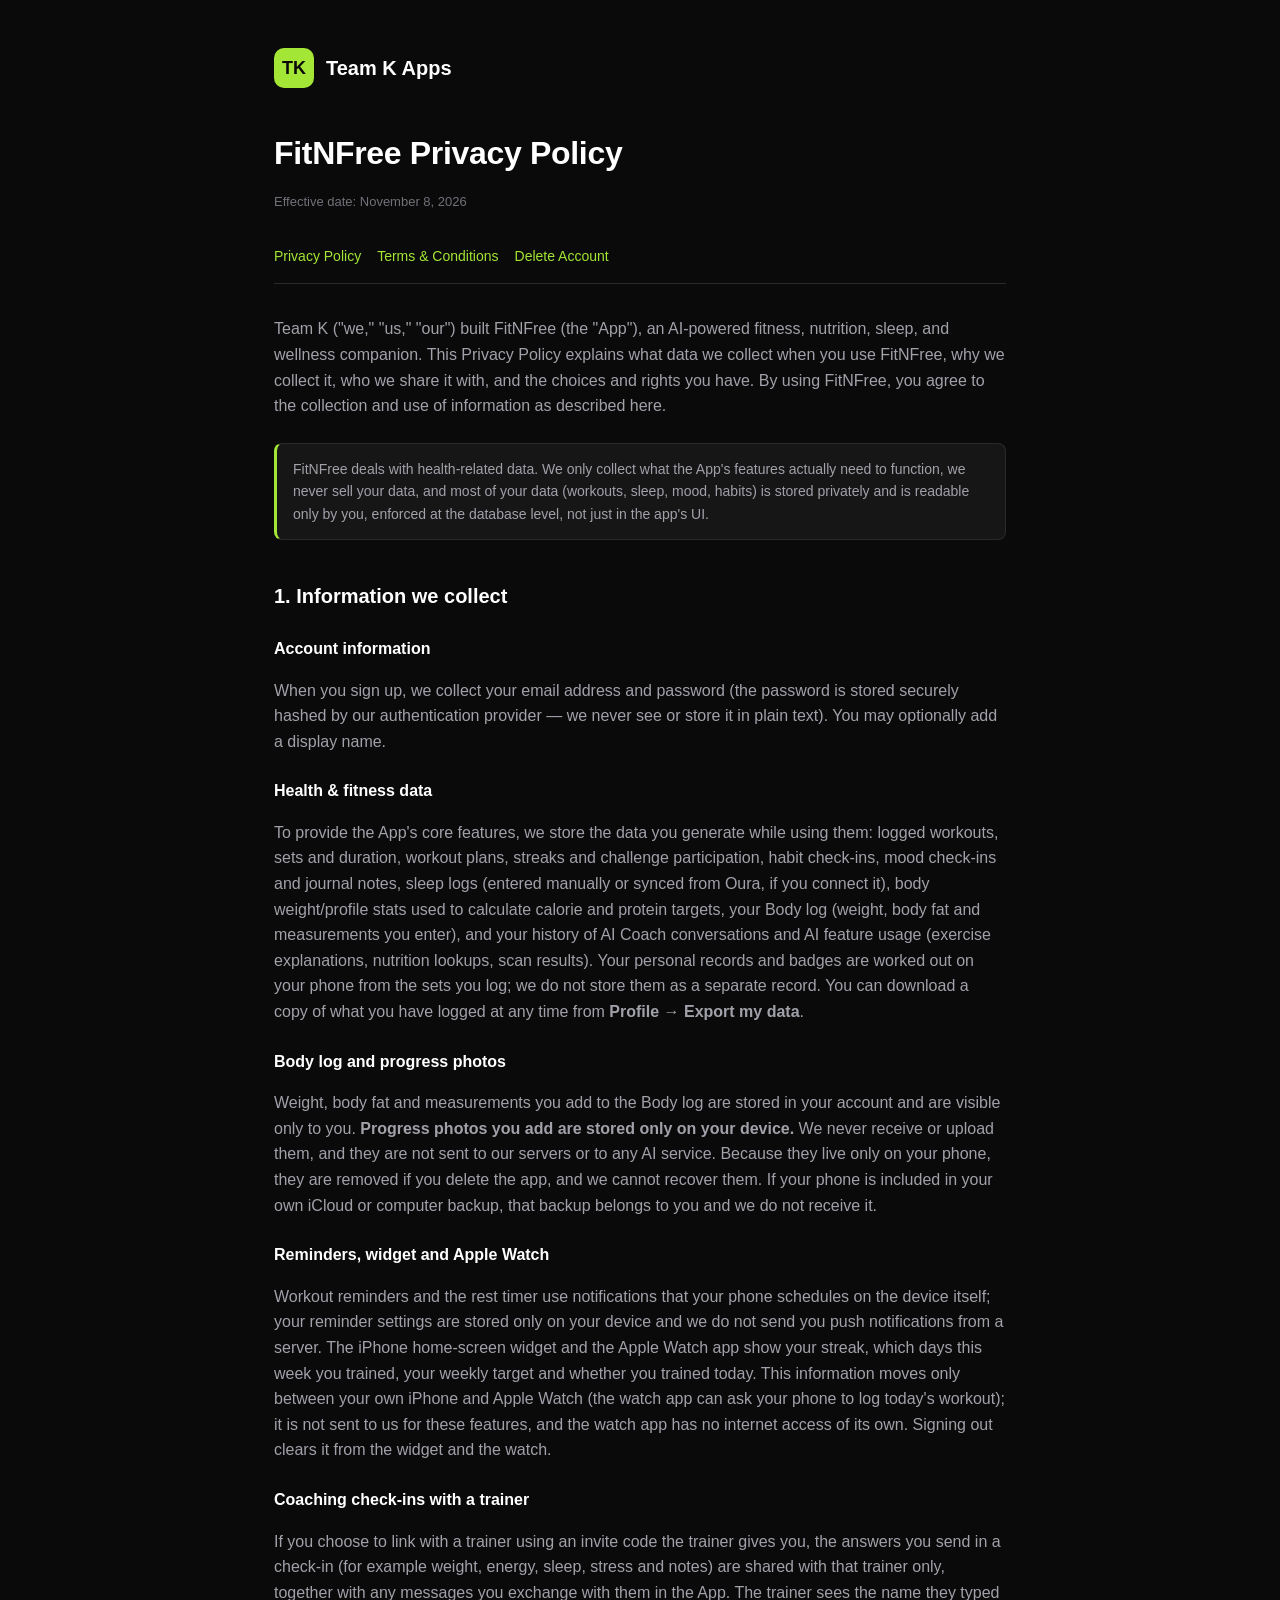
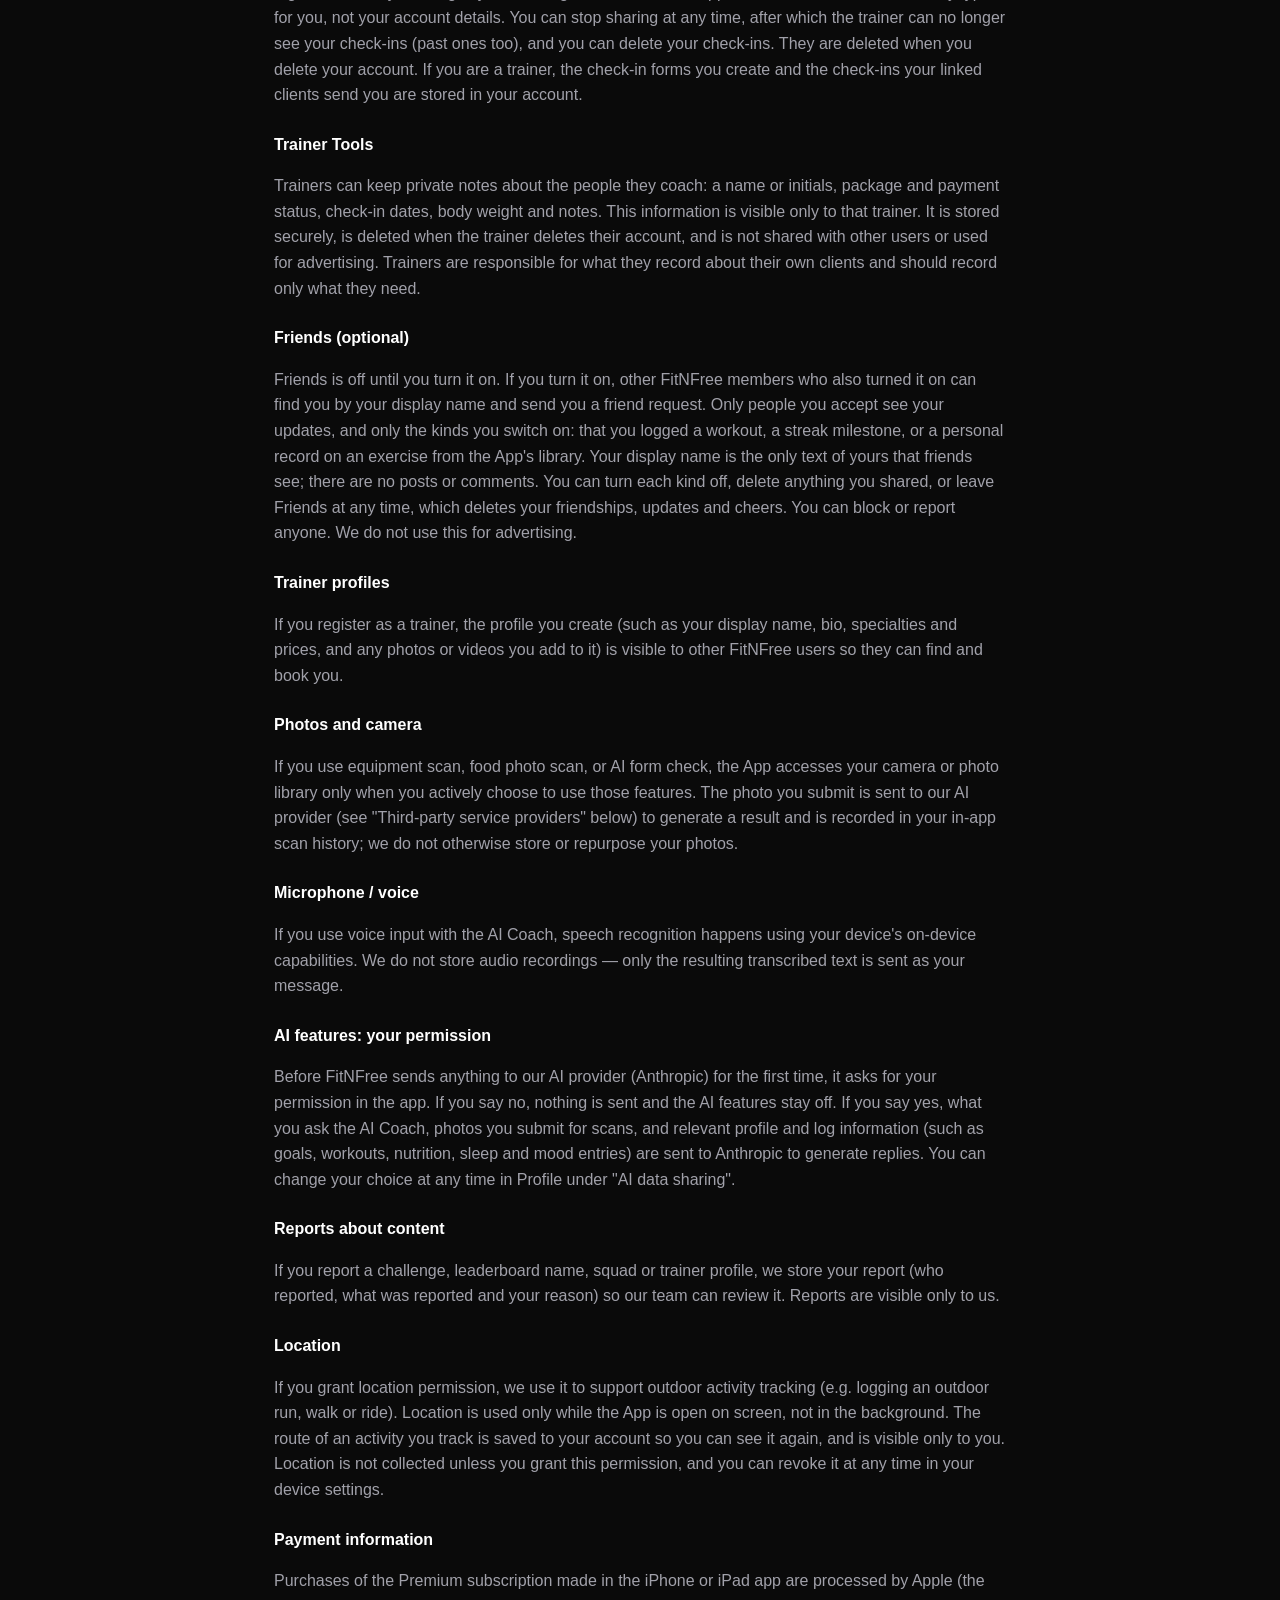
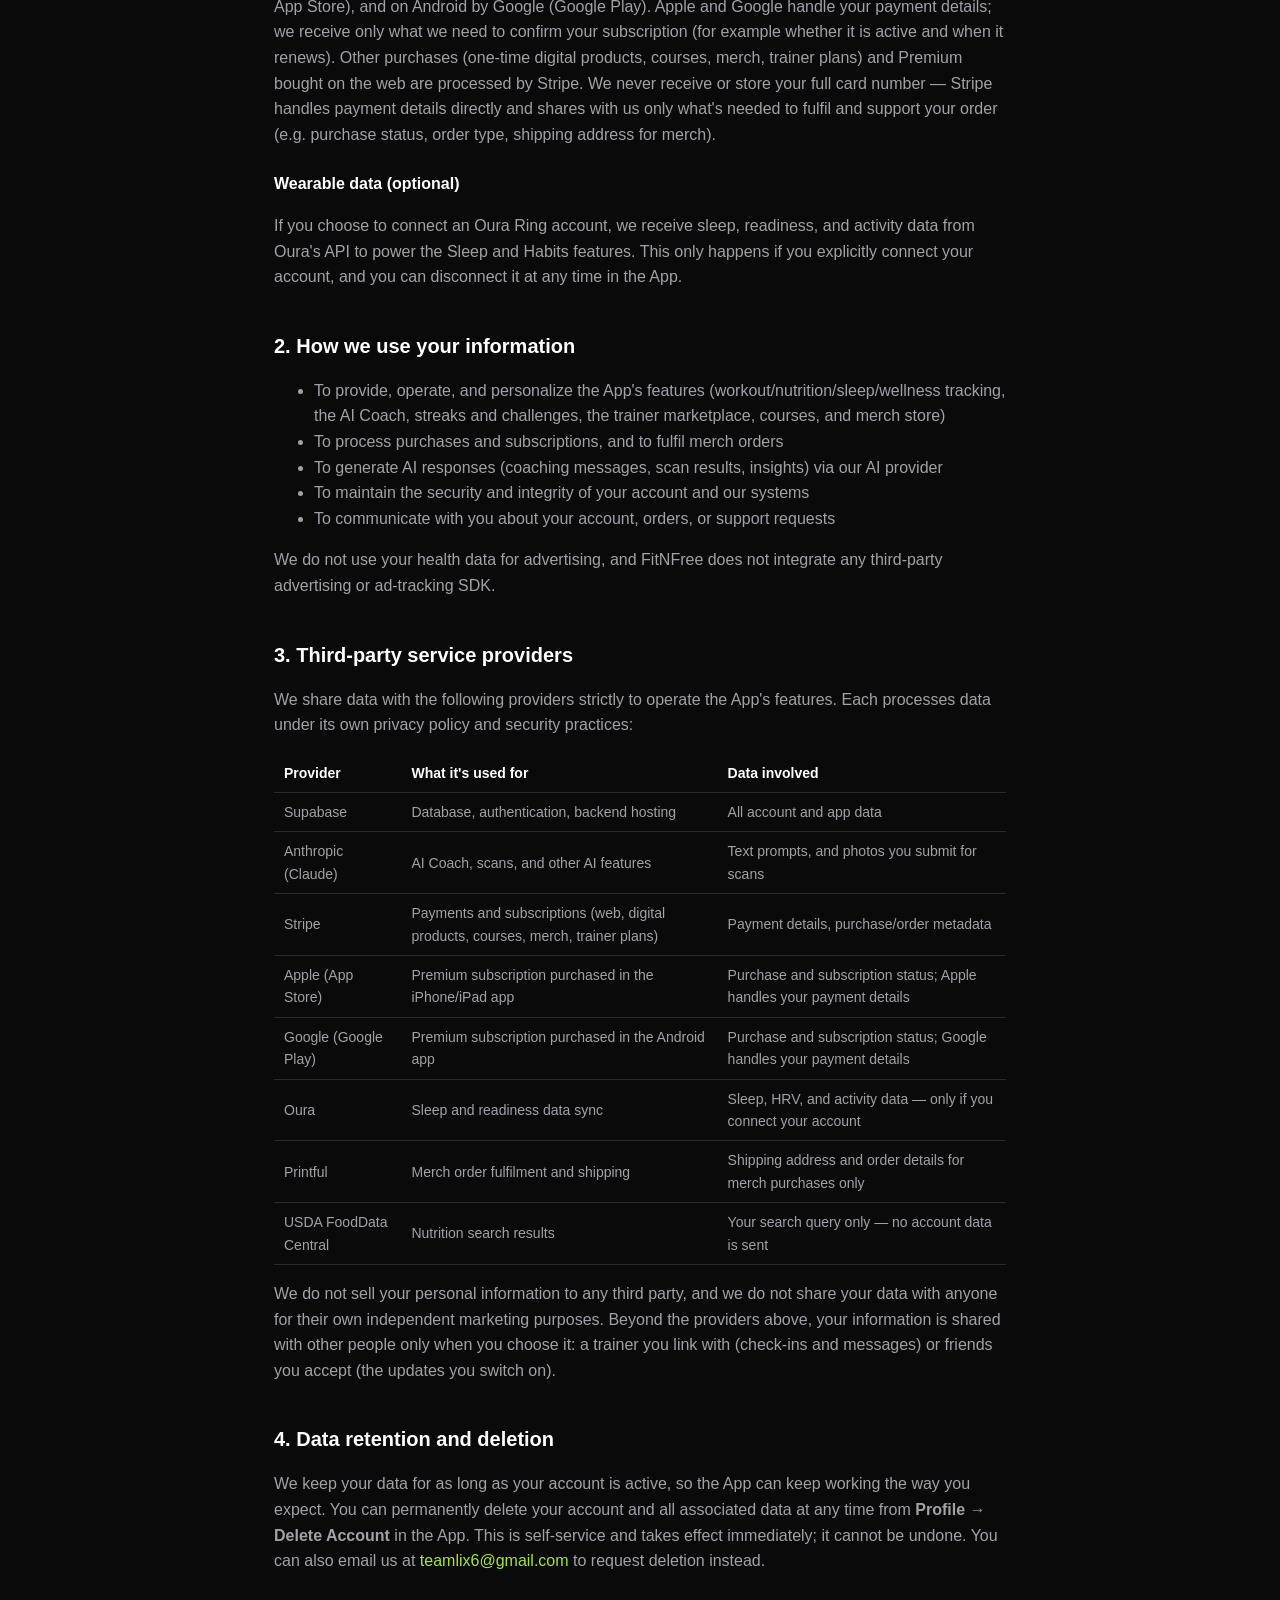
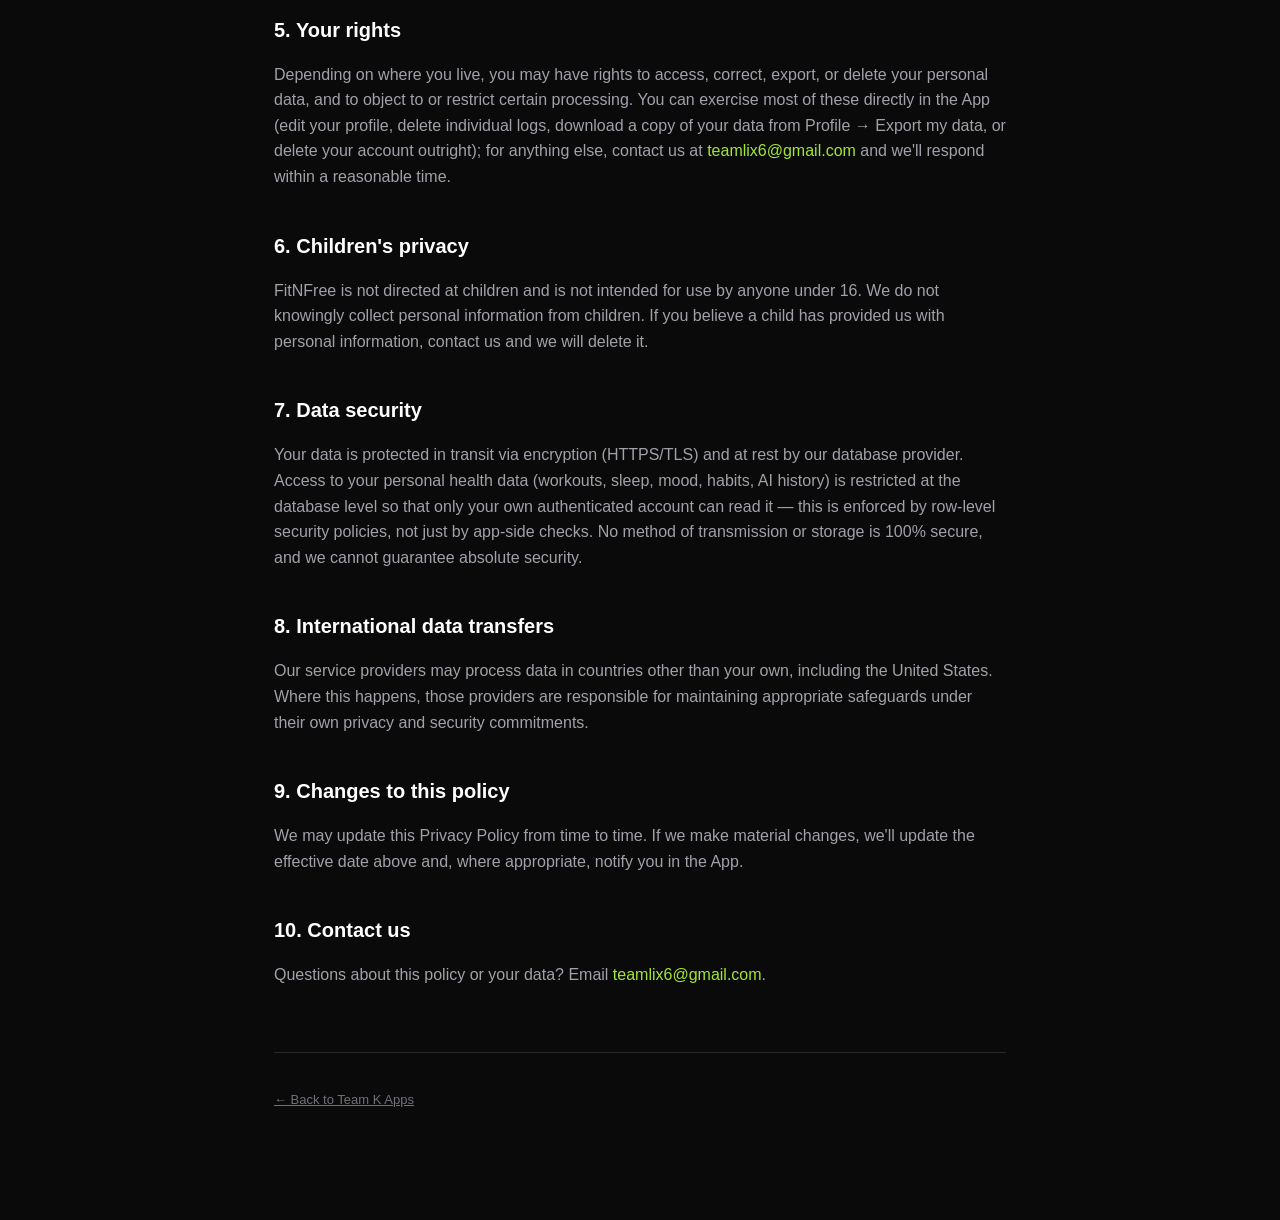
==== commit daa70a1e: "FitNFree privacy policy: add Trainer Tools paragraph Co-Authored-By: Claude Sonnet 5.5 <noreply@anth" ====
--- a/fitnfree/privacy.html
+++ b/fitnfree/privacy.html
@@ -72,6 +72,12 @@
     details. You can stop sharing at any time, after which the trainer can no longer see your check-ins (past ones
     too), and you can delete your check-ins. They are deleted when you delete your account. If you are a trainer, the
     check-in forms you create and the check-ins your linked clients send you are stored in your account.</p>
+
+    <h3>Trainer Tools</h3>
+    <p>Trainers can keep private notes about the people they coach: a name or initials, package and payment status,
+    check-in dates, body weight and notes. This information is visible only to that trainer. It is stored securely,
+    is deleted when the trainer deletes their account, and is not shared with other users or used for advertising.
+    Trainers are responsible for what they record about their own clients and should record only what they need.</p>
 
     <h3>Friends (optional)</h3>
     <p>Friends is off until you turn it on. If you turn it on, other FitNFree members who also turned it on can find
